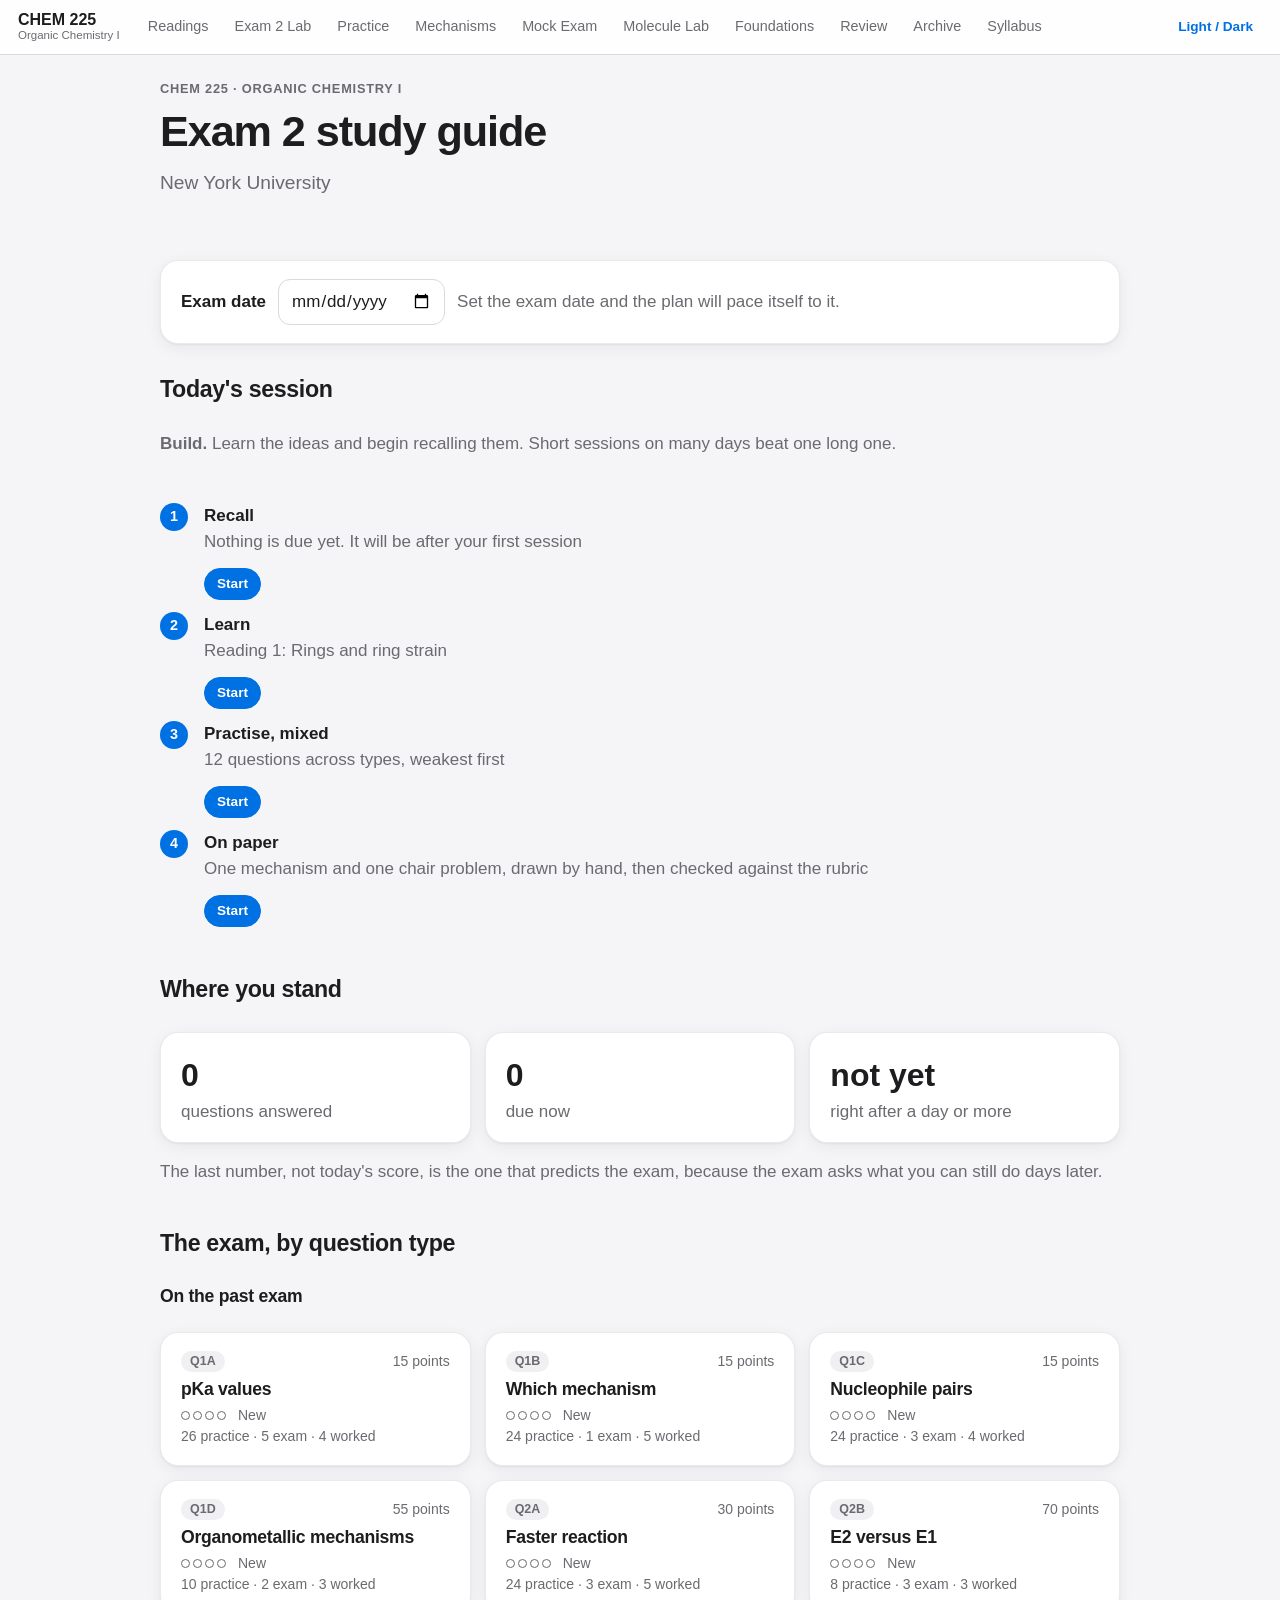
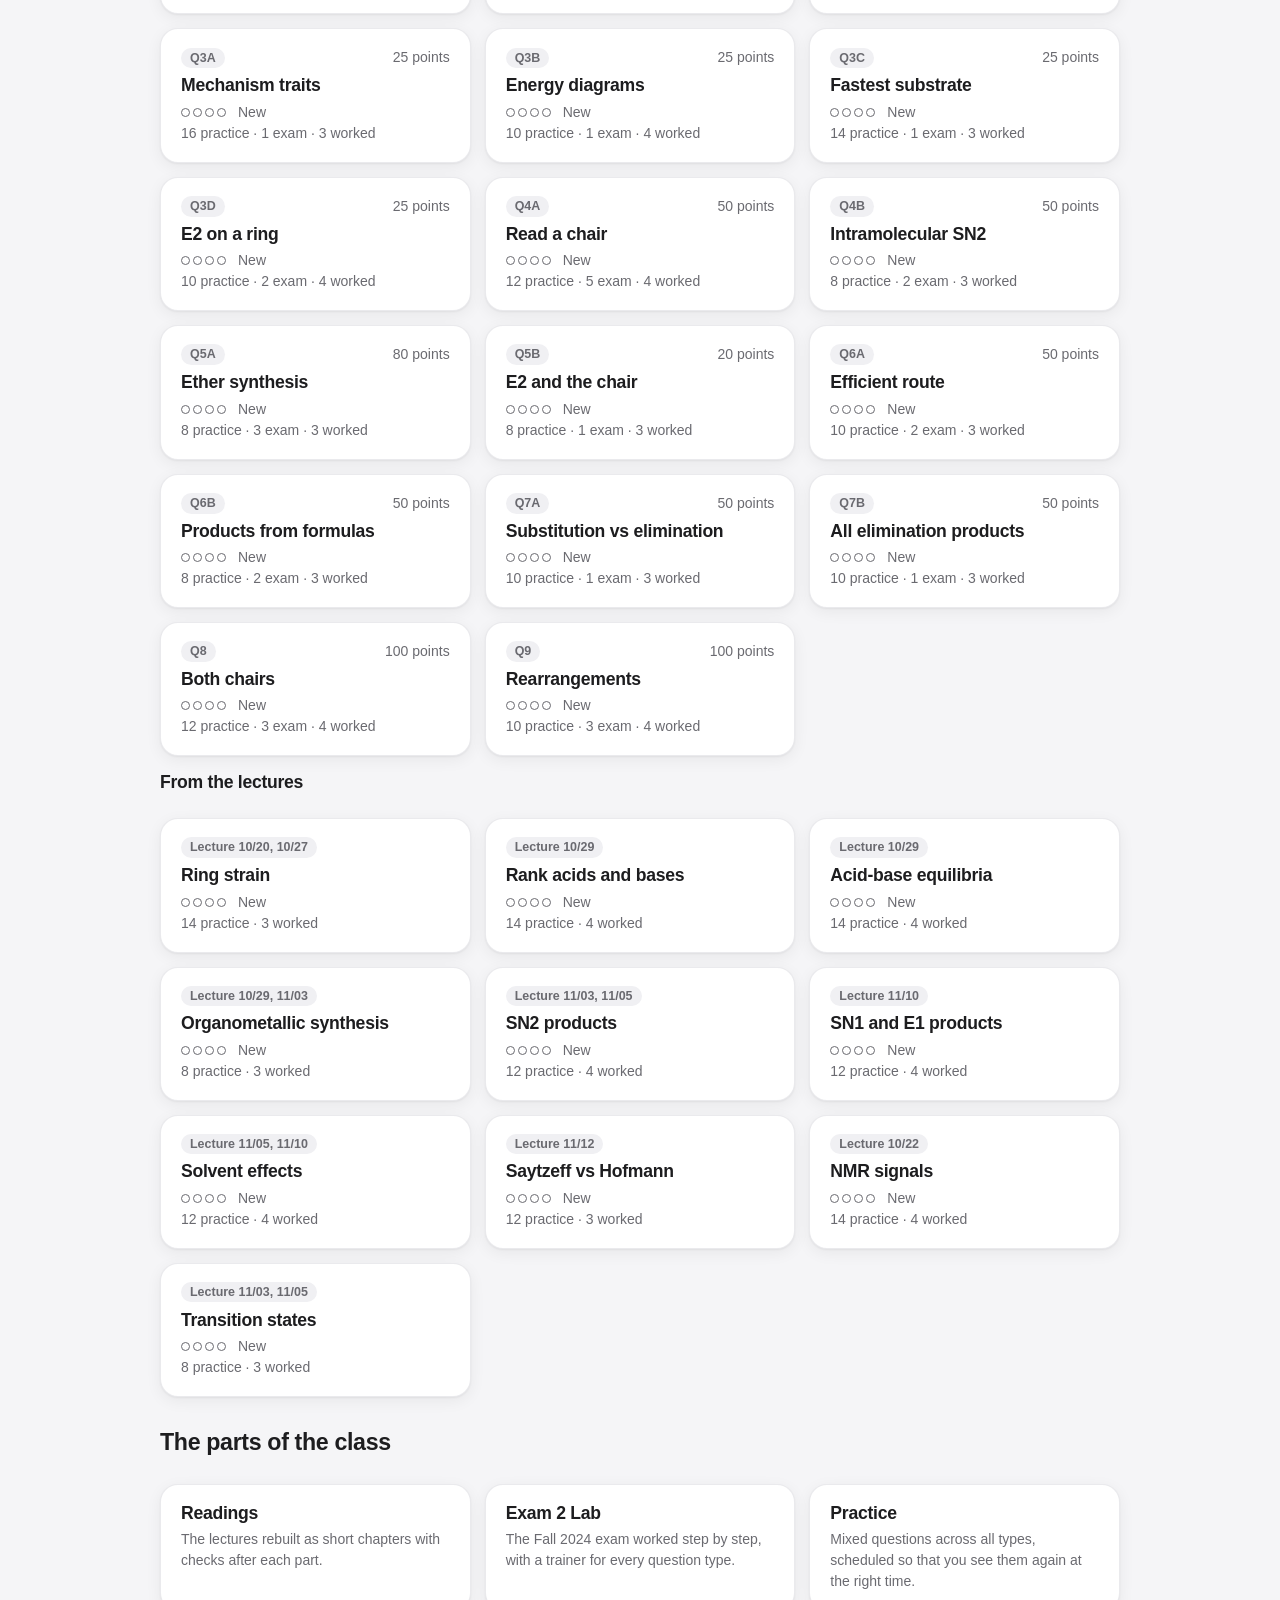
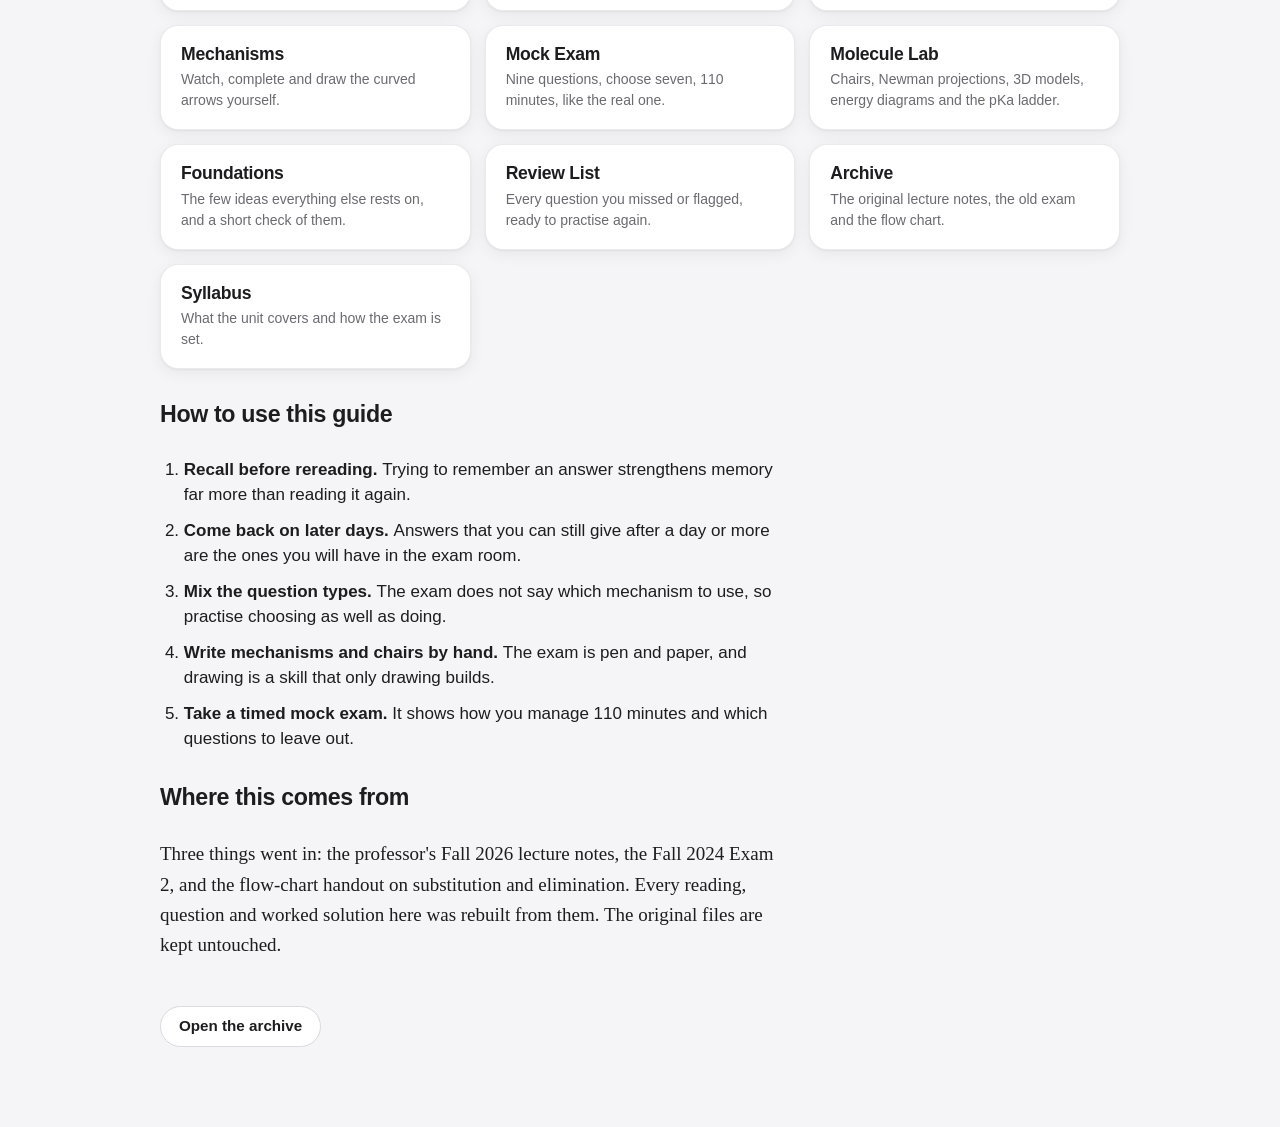
==== index.html @ 00babdfe "Eureka's class bar no longer appears unstyled while a page loads On a phone, moving between the part" ====
<!doctype html>
<html lang="en"><head>
<meta charset="utf-8">
<meta name="viewport" content="width=device-width,initial-scale=1,viewport-fit=cover">
<title>CHEM 225 · Organic Chemistry I</title>
<meta name="description" content="Exam 2 study guide: readings, the past exam worked, a trainer for every question type, mechanisms and mock exams.">
<meta name="theme-color" content="#f5f5f7">
<link rel="stylesheet" href="assets/orgo.css">
<link rel="stylesheet" href="assets/mol.css">
<link rel="stylesheet" href="assets/chair.css">
<link rel="stylesheet" href="assets/quiz.css">
<link rel="stylesheet" href="assets/pages.css">
<link rel="stylesheet" href="assets/study.css">
<link rel="stylesheet" href="assets/lab.css">
<link rel="stylesheet" href="../shared/maison.css"><!-- Eureka's look, when this folder sits inside it: linked here, not added later, so its class bar is never drawn unstyled. On its own the file is simply absent. -->
<script src="../shared/platform.js"></script><!-- Eureka itself. On its own the file is simply absent. -->
<script src="course.js"></script>
<script src="assets/core.js"></script>
<script src="data/index.js"></script>
<script src="assets/mol.js"></script>
<script src="assets/chair.js"></script>
<script src="assets/energy.js"></script>
<script src="assets/newman.js"></script>
<script src="assets/view3d.js"></script>
<script src="assets/quiz.js"></script>
<script src="assets/mech.js"></script>
</head><body data-page="home">
<main id="app" class="wrap" aria-live="off"></main>
<noscript><p style="padding:24px">This study guide needs JavaScript.</p></noscript>
<script src="page.js"></script>
</body></html>
---- assets/orgo.css ----
/* CHEM 225 · the standalone look, in Eureka's style: system font, white and light gray, one blue for anything pressable.
   Tokens first, then the UI kit named in docs/dev/ARCHITECTURE.md. Module and page styles live in their own files. */
:root {
  --bg: #f5f5f7; --surface: #ffffff; --surface-2: #f0f0f3; --ink: #1d1d1f; --muted: #6a6a70; --line: #d9d9de;
  --accent: #0071e3; --accent-ink: #ffffff;
  --good: #1a7f37; --good-bg: #e6f4ea; --bad: #c4261d; --bad-bg: #fdeceb; --warn: #8a5a00; --warn-bg: #fff4d6;
  --radius: 12px; --radius-lg: 18px; --shadow: 0 1px 2px rgba(0,0,0,.05), 0 4px 16px rgba(0,0,0,.06);
  --font: -apple-system, BlinkMacSystemFont, "SF Pro Text", "Segoe UI", Roboto, "Helvetica Neue", Arial, sans-serif;
  --font-serif: "Iowan Old Style", "Palatino Linotype", Palatino, "Book Antiqua", Georgia, serif;
  --mono: ui-monospace, "SF Mono", Menlo, Consolas, monospace;
  --arrow: #0a63c9; --ax: #0a63c9; --eq: #c25100; --hl: #fff0a8;
  color-scheme: light;
}
html[data-theme="dark"] {
  --bg: #000000; --surface: #1c1c1e; --surface-2: #2c2c2e; --ink: #f5f5f7; --muted: #a1a1a8; --line: #3a3a3c;
  --accent: #0a84ff; --accent-ink: #ffffff;
  --good: #5dd37a; --good-bg: #12301b; --bad: #ff8a80; --bad-bg: #3a1614; --warn: #ffcc66; --warn-bg: #3a2c0a;
  --shadow: 0 0 0 .5px rgba(255,255,255,.08);
  --arrow: #5eb0ff; --ax: #5eb0ff; --eq: #ffa04d; --hl: #5a4c00; color-scheme: dark;
  /* the names Eureka's own parts read (class bar, dictionary card, Word Bank): without them they stay light in Dark */
  --paper: #1c1c1e; --sunk: #2c2c2e; --fill: #2c2c2e; --faint: #8e8e93; --accent-soft: rgba(10,132,255,.18); --link: #2997ff;
}
html[data-night] {
  --bg: #0a0f1c; --surface: #131a2b; --surface-2: #1b2438; --line: #2a3550; --muted: #9aa6c0;
  --shadow: 0 0 0 .5px rgba(150,180,255,.12);
}
* { box-sizing: border-box }
[hidden] { display: none !important }
html { -webkit-text-size-adjust: 100%; scroll-padding-top: 64px }
body { margin: 0; background: var(--bg); color: var(--ink); font: 17px/1.5 var(--font); -webkit-font-smoothing: antialiased }
a { color: var(--accent) }
img, svg { max-width: 100% }
h1, h2, h3 { line-height: 1.2; letter-spacing: -.015em; margin: 0 0 .5em }
h2 { font-size: 1.45rem; margin-top: 2rem } h3 { font-size: 1.1rem }
p { margin: 0 0 .8em }
:is(a, button, summary, input, select, textarea, [tabindex]):focus-visible { outline: 3px solid var(--accent); outline-offset: 2px; border-radius: 6px }
sub, sup { line-height: 0 }

/* layout */
.wrap { max-width: 1000px; margin: 0 auto; padding: 24px max(20px, env(safe-area-inset-right)) 80px max(20px, env(safe-area-inset-left)) }
.wrap.narrow { max-width: 720px }
.page-title { font-size: clamp(1.9rem, 5vw, 2.7rem); font-weight: 700; letter-spacing: -.025em; margin: .2em 0 .25em }
.lead { font-size: 1.2rem; color: var(--muted); margin-bottom: 1em }
.eyebrow { font-size: .8rem; font-weight: 600; letter-spacing: .06em; text-transform: uppercase; color: var(--muted); margin: 0 0 .3em }
.muted { color: var(--muted) } .small { font-size: .875rem }
.prose { font: 19px/1.6 var(--font-serif); max-width: 66ch }
.prose p { margin: 0 0 1em } .prose h2, .prose h3 { font-family: var(--font) }
.stack { display: flex; flex-direction: column; gap: 16px }
.row { display: flex; flex-wrap: wrap; gap: 12px; align-items: center }
.grid { display: grid; grid-template-columns: repeat(auto-fit, minmax(240px, 1fr)); gap: 14px }
.split { display: grid; gap: 20px } @media (min-width: 900px) { .split { grid-template-columns: 1fr 1fr } }

/* surfaces */
.card { background: var(--surface); border-radius: var(--radius-lg); box-shadow: var(--shadow); padding: 18px 20px; border: 1px solid var(--line); border-color: color-mix(in srgb, var(--line) 55%, transparent) }
.card.tap { display: block; color: inherit; text-decoration: none; cursor: pointer; transition: transform .15s, box-shadow .15s }
.card.tap:hover { transform: translateY(-2px); box-shadow: 0 6px 24px rgba(0,0,0,.12) }
.card.tap:focus-visible { outline-offset: 3px }
.panel { background: var(--surface-2); border-radius: var(--radius); padding: 14px 16px }
.callout { position: relative; border-left: 4px solid var(--muted); background: var(--surface-2); border-radius: var(--radius); padding: 12px 16px 12px 16px; margin: 1em 0 }
.callout::before { content: "Note. "; font-weight: 700 }
.callout.info { border-color: var(--accent) } .callout.info::before { content: "Note. " }
.callout.good { border-color: var(--good); background: var(--good-bg) } .callout.good::before { content: "Right. " }
.callout.bad { border-color: var(--bad); background: var(--bad-bg) } .callout.bad::before { content: "Not quite. " }
.callout.warn { border-color: var(--warn); background: var(--warn-bg) } .callout.warn::before { content: "Careful. " }

/* buttons and small controls */
.btn, .icon-btn, .tab, .chip, .seg button { font: inherit; cursor: pointer; color: var(--ink) }
.btn { display: inline-flex; align-items: center; justify-content: center; gap: 6px; min-height: 40px; padding: 8px 18px; border-radius: 980px; border: 1px solid var(--line); background: var(--surface); text-decoration: none; font-weight: 600; font-size: .95rem; transition: background .15s }
.btn:hover { background: var(--surface-2) }
.btn.primary { background: var(--accent); border-color: var(--accent); color: var(--accent-ink) } .btn.primary:hover { filter: brightness(1.1); background: var(--accent) }
.btn.ghost { background: transparent; border-color: transparent; color: var(--accent) } .btn.ghost:hover { background: var(--surface-2) }
.btn.small { min-height: 32px; padding: 4px 12px; font-size: .85rem }
.btn[disabled] { opacity: .5; cursor: not-allowed }
.icon-btn { display: inline-grid; place-items: center; width: 40px; height: 40px; border-radius: 50%; border: 0; background: transparent; font-size: 1.1rem } .icon-btn:hover { background: var(--surface-2) }
.btn-row { display: flex; flex-wrap: wrap; gap: 10px; margin-top: 14px }
.chip { display: inline-flex; align-items: center; min-height: 32px; padding: 3px 12px; border-radius: 980px; border: 1px solid var(--line); background: var(--surface); font-size: .875rem }
.chip.on { background: var(--accent); border-color: var(--accent); color: var(--accent-ink) }
.badge { display: inline-block; padding: 1px 9px; border-radius: 980px; background: var(--surface-2); font-size: .78rem; font-weight: 600; color: var(--muted) }
.seg { display: inline-flex; border: 1px solid var(--line); border-radius: 980px; overflow: hidden }
.seg button { border: 0; background: var(--surface); padding: 8px 16px; min-height: 40px } .seg button + button { border-left: 1px solid var(--line) }
.seg button[aria-pressed="true"] { background: var(--accent); color: var(--accent-ink) }
input[type="date"], input[type="text"], input[type="search"], select, textarea { font: inherit; color: var(--ink); background: var(--surface); border: 1px solid var(--line); border-radius: var(--radius); padding: 8px 12px; min-height: 40px }

/* tabs */
.tabs { display: flex; gap: 4px; overflow-x: auto; border-bottom: 1px solid var(--line); margin-bottom: 16px }
.tab { border: 0; background: transparent; padding: 10px 14px; min-height: 44px; border-bottom: 3px solid transparent; white-space: nowrap; color: var(--muted); font-weight: 600 }
.tab[aria-selected="true"] { color: var(--ink); border-bottom-color: var(--accent) }
.tabpanel:focus-visible { outline-offset: 4px }

/* sheet, toasts */
.veil { position: fixed; inset: 0; z-index: 100; background: rgba(0,0,0,.45); display: grid; place-items: center; padding: 16px }
.sheet { background: var(--surface); border-radius: var(--radius-lg); width: min(560px, 100%); max-height: calc(100vh - 32px); display: flex; flex-direction: column; box-shadow: 0 20px 60px rgba(0,0,0,.35) }
.sheet.wide { width: min(900px, 100%) }
.sheet-head { display: flex; align-items: center; justify-content: space-between; gap: 10px; padding: 14px 16px 6px 20px } .sheet-head h2 { margin: 0; font-size: 1.15rem }
.sheet-body { padding: 8px 20px 16px; overflow: auto } .sheet-foot { display: flex; gap: 10px; justify-content: flex-end; padding: 12px 20px; border-top: 1px solid var(--line) }
.toasts { position: fixed; left: 50%; bottom: 20px; transform: translateX(-50%); z-index: 200; display: flex; flex-direction: column; gap: 8px; align-items: center }
.toast { background: var(--ink); color: var(--bg); border-radius: 980px; padding: 10px 18px; font-size: .95rem; box-shadow: var(--shadow); transition: opacity .3s } .toast.out { opacity: 0 }

/* progress */
.bar { height: 8px; background: var(--surface-2); border-radius: 99px; overflow: hidden } .bar > i { display: block; height: 100%; width: 0; background: var(--accent); border-radius: 99px; transition: width .3s }
.ring { transform: none } .ring-bg { fill: none; stroke: var(--surface-2); stroke-width: 4 } .ring-fg { fill: none; stroke: var(--accent); stroke-width: 4; stroke-linecap: round }
.dots { display: inline-flex; gap: 3px; vertical-align: middle } .dots i { width: 9px; height: 9px; border-radius: 50%; border: 1.5px solid var(--muted); display: block } .dots i.on { background: var(--accent); border-color: var(--accent) }

/* our own top bar (Eureka's class bar replaces it inside Eureka) */
.obar { position: sticky; top: 0; z-index: 50; display: flex; align-items: center; gap: 12px; padding: 6px max(14px, env(safe-area-inset-left)); background: color-mix(in srgb, var(--surface) 88%, transparent); -webkit-backdrop-filter: saturate(180%) blur(18px); backdrop-filter: saturate(180%) blur(18px); border-bottom: 1px solid var(--line) }
.obar-home { display: flex; flex-direction: column; text-decoration: none; color: var(--ink); line-height: 1.15; white-space: nowrap; padding: 2px 4px } .obar-home b { font-size: 1rem } .obar-home span { font-size: .72rem; color: var(--muted) }
.obar-links { display: flex; gap: 2px; flex: 1; overflow-x: auto; scrollbar-width: none } .obar-links::-webkit-scrollbar { display: none }
.obar-links a { white-space: nowrap; text-decoration: none; color: var(--muted); padding: 10px 12px; border-radius: 980px; font-size: .9rem; min-height: 40px; display: inline-flex; align-items: center }
.obar-links a:hover { color: var(--ink) } .obar-links a.on { background: var(--ink); color: var(--bg); font-weight: 600 }

/* figures and formulas */
.fig { display: block; text-align: center; margin: 1em auto; overflow-x: auto } .fig-inline { display: inline-block; vertical-align: middle }
.fig-missing { font-family: var(--mono); font-size: .85em; background: var(--surface-2); padding: 1px 6px; border-radius: 6px }
.chem { white-space: nowrap }

/* answer choices: Eureka's companions look for these names */
.opts { display: flex; flex-direction: column; gap: 10px; margin: 14px 0 }
.opt { display: flex; align-items: center; gap: 10px; width: 100%; text-align: left; font: inherit; color: var(--ink); background: var(--surface); border: 2px solid var(--line); border-radius: var(--radius); padding: 10px 14px; min-height: 48px; cursor: pointer }
.opt:hover { border-color: var(--accent) } .opt.picked { border-color: var(--accent); background: color-mix(in srgb, var(--accent) 10%, var(--surface)) }
.opt.right { border-color: var(--good); background: var(--good-bg) } .opt.right::after { content: "Right"; margin-left: auto; font-weight: 700; color: var(--good) }
.opt.wrong { border-color: var(--bad); background: var(--bad-bg) } .opt.wrong::after { content: "Not quite"; margin-left: auto; font-weight: 700; color: var(--bad) }
.explain { background: var(--surface-2); border-radius: var(--radius); padding: 12px 16px; margin-top: 12px }
.mark-ok, .mark-no { display: inline-flex; align-items: center; gap: 6px; font-weight: 700; padding: 2px 12px; border-radius: 980px }
.mark-ok { color: var(--good); background: var(--good-bg) } .mark-ok::before { content: "\2713 " }
.mark-no { color: var(--bad); background: var(--bad-bg) } .mark-no::before { content: "\2717 " }

/* solution steps, expanders, empty states */
.steps { list-style: none; counter-reset: st; margin: 1em 0; padding: 0; display: flex; flex-direction: column; gap: 12px }
.step { counter-increment: st; display: grid; grid-template-columns: 32px 1fr; gap: 12px; align-items: start }
.step::before { content: counter(st); display: grid; place-items: center; width: 28px; height: 28px; border-radius: 50%; background: var(--accent); color: var(--accent-ink); font-weight: 700; font-size: .9rem }
.step-n { font-weight: 700 }
details.more { background: var(--surface-2); border-radius: var(--radius); padding: 4px 16px; margin: 1em 0 }
details.more summary { cursor: pointer; font-weight: 600; min-height: 44px; display: flex; align-items: center; color: var(--accent) }
details.more[open] summary { margin-bottom: 6px }
.empty { text-align: center; padding: 36px 20px; color: var(--muted); background: var(--surface); border: 1px dashed var(--line); border-radius: var(--radius-lg) }
.empty p { margin-bottom: 14px }

/* touch, zoom, motion, print */
@media (pointer: coarse) { .btn, .opt, .tab, .chip, .seg button, .obar-links a, input, select { min-height: 44px } .btn.small { min-height: 44px } }
@media (max-width: 600px) { body { font-size: 16px } .wrap { padding-top: 16px } .prose { font-size: 18px } .card { padding: 16px } }
@media (prefers-reduced-motion: reduce) { *, *::before, *::after { animation: none !important; transition: none !important; scroll-behavior: auto !important } }
@media print {
  .obar, .btn, .icon-btn, .toasts, .veil, .tabs, .btn-row { display: none !important }
  html, body { background: #fff !important; color: #000 !important } body { font-size: 11pt }
  .card, .panel, .callout, details.more { box-shadow: none !important; border: 1px solid #999 !important; background: #fff !important; color: #000 !important; break-inside: avoid }
  a { color: #000 } details.more > * { display: block }
}
---- assets/mol.css ----
/* CHEM 225 · mol: structures, reaction schemes, curved arrows, the mechanism stage and the trainer.
   Only the tokens and UI-kit classes of orgo.css are used. Ink is currentColor, so drawings follow the theme. */

/* ---------- one structure */
.mol { display: block; max-width: 100%; height: auto; margin: 0 auto; overflow: visible }
.mol-inline { display: inline-block; vertical-align: middle; margin: 0 2px }
.mol text, .stage-svg text { font-family: Arial, Helvetica, sans-serif; user-select: none }

/* ---------- reaction schemes: species, plus signs and an arrow with text above and below */
.scheme { display: inline-flex; flex-wrap: wrap; align-items: center; justify-content: center; gap: 10px 14px; max-width: 100%; vertical-align: middle }
.scheme-inline { gap: 4px 6px }
.scheme-species { display: inline-flex; align-items: center }
.scheme-species .mol { margin: 0 }
.scheme-label { font-weight: 600 }
.scheme-plus { font-size: 1.15em; line-height: 1 }
.scheme-arrow { display: inline-grid; grid-template-rows: 1fr auto 1fr; justify-items: center; row-gap: 1px; font-family: var(--font); font-size: 0.8rem; line-height: 1.25; white-space: nowrap }
.scheme-arrow .scheme-text:first-child { align-self: end }
.scheme-arrow .scheme-text:last-child { align-self: start }
.scheme-arrow .scheme-text { min-height: 1.25em }
.scheme-inline .scheme-arrow { font-size: 0.72rem }
.scheme-inline .scheme-text { min-height: 0 }
.scheme-line { display: block }

/* ---------- the stage: one step of a mechanism */
.stage { margin: 0 }
.stage-scroll { overflow-x: auto; padding: 2px 0 }
.stage-svg { display: block; margin: 0 auto; color: var(--ink) }
/* a stage that takes presses keeps its drawn size and scrolls sideways: shrunk to a phone's width its 28 px targets fall to 14 */
.stage-input .stage-svg { max-width: none }
.stage-status { margin: 6px 0 0; text-align: center; color: var(--muted); min-height: 1.5em }

/* curved arrows: the accent hue, and always a shape cue as well (dots at the start, a head at the end) */
.mol-arrow .shaft { stroke: var(--arrow, currentColor) }
.mol-arrow .head, .mol-arrow .lp-dot { fill: var(--arrow, currentColor) }
.mol-arrow.bad .shaft { stroke: var(--bad, currentColor); stroke-dasharray: 3 2.2; stroke-width: 1.6 }
.mol-arrow.bad .head { fill: var(--bad, currentColor) }
.mol-num circle { fill: var(--surface, #fff); stroke: var(--arrow, currentColor); stroke-width: 0.6 }
.mol-num text { fill: var(--ink); font-weight: 700 }
.mol-arrow.bad .mol-num circle { stroke: var(--bad, currentColor); stroke-dasharray: 1.4 1 }
.mol-ring { stroke: var(--bad, currentColor) }

.mol-arrow.play .shaft { stroke-dasharray: 1; stroke-dashoffset: 1; animation: mol-draw 0.55s ease-out forwards; animation-delay: calc(var(--i, 0) * 0.85s + 0.35s) }
.mol-arrow.play .head { opacity: 0; animation: mol-show 0.12s linear forwards; animation-delay: calc(var(--i, 0) * 0.85s + 0.85s) }
@keyframes mol-draw { to { stroke-dashoffset: 0 } }
@keyframes mol-show { to { opacity: 1 } }
@media (prefers-reduced-motion: reduce) {
  .mol-arrow.play .shaft { animation: none; stroke-dashoffset: 0 }
  .mol-arrow.play .head { animation: none; opacity: 1 }
}
.px-calm .mol-arrow.play .shaft { animation: none; stroke-dashoffset: 0 }
.px-calm .mol-arrow.play .head { animation: none; opacity: 1 }

/* pick targets: every atom and every bond, 28 px across */
.pick { fill: transparent; stroke: transparent; stroke-width: 1.1; cursor: pointer; outline: none }
.pick:hover { fill: var(--hl, transparent); fill-opacity: 0.45; stroke: var(--line) }
.pick:focus-visible { stroke: var(--accent); stroke-width: 1.4 }
.pick.on { fill: var(--hl, transparent); fill-opacity: 0.6; stroke: var(--accent); stroke-width: 1.4; stroke-dasharray: 2.6 1.6 }

/* ---------- the trainer */
.mech { display: grid; gap: 14px; min-width: 0 }
.mech [hidden] { display: none !important }
.mech-title { margin: 0 }
.mech-from { margin: -8px 0 0 }
.mech-overall { text-align: center }
.mech-strip { list-style: none; margin: 0; padding: 0; display: flex; flex-wrap: wrap; gap: 8px }
.mech-strip .chip[disabled] { opacity: 0.6; cursor: default }
.mech-strip .chip.on { font-weight: 700 }
.mech-tick { font-weight: 700 }
.mech-body { display: grid; gap: 12px; min-width: 0 }
.mech-body > * { margin-top: 0; margin-bottom: 0; min-width: 0 }
.mech-step-title { margin: 0 }
.mech-step-title:focus { outline: none }
.mech-step-title:focus-visible { outline: 2px solid var(--accent); outline-offset: 4px; border-radius: 4px }
.mech-stage { overflow: hidden }
.mech-say { font-size: 1.05rem }
.mech-feedback:empty, .mech-hints:empty { display: none }
.mech-feedback p { margin: 0 0 6px }
.mech-notes { margin: 0; padding-left: 1.2em; display: grid; gap: 6px }
.mech-hints { display: grid; gap: 8px }
.mech-hints p { margin: 0 }
.mech-tickline { display: flex; gap: 8px; align-items: flex-start; cursor: pointer }
.mech-tickline input { width: 20px; height: 20px; margin: 2px 0 0; accent-color: var(--accent); flex: none }

/* the compact view used in solutions */
.mech-card { display: grid; gap: 10px; text-align: left; border: 1px solid var(--line); border-radius: var(--radius); padding: 14px; background: var(--surface) }
.mech-card > * { margin: 0 }
.mech-card-title { font-weight: 700 }
.mech-card-steps { margin: 0; padding-left: 1.3em; display: grid; gap: 12px }
.mech-card-steps p { margin: 4px 0 0 }

/* the catalogue */
.mech-group { margin: 22px 0 8px }
.mech-list { list-style: none; margin: 0; padding: 0; display: grid; gap: 8px }
.mech-row { display: flex; flex-wrap: wrap; align-items: center; gap: 6px 12px; text-decoration: none; color: var(--ink) }
.mech-row-title { font-weight: 600; flex: 1 1 14em }
.mech-nav { margin-bottom: 12px }
.mech-host { min-width: 0 }
---- assets/chair.css ----
/* CHEM 225 · chairs, flat rings, Newman projections and energy diagrams (chair.js, newman.js, energy.js) */

/* ---- the drawings: ink follows the page, axial and equatorial bonds take --ax and --eq (plus the letters a and e) */
.chair-svg, .ring-svg, .newman-svg, .energy-svg { max-width: 100%; height: auto; color: var(--ink, #1d1d1f); font-family: var(--font, system-ui, -apple-system, "Segoe UI", sans-serif); overflow: visible; vertical-align: middle; }
.chair-svg.inline, .ring-svg.inline, .newman-svg.inline { height: 4.2em; width: auto; }
.energy-svg.inline { height: 6em; width: auto; }
.chair-svg text, .ring-svg text, .newman-svg text, .energy-svg text { user-select: none; }

/* ---- the chair lab */
.chair-lab-main { display: grid; gap: 16px; grid-template-columns: minmax(220px, 290px) minmax(0, 1fr); align-items: start; }
.chair-picker { text-align: center; }
.chair-pick svg { width: 100%; max-width: 280px; height: auto; }
.chair-pair { display: grid; grid-template-columns: repeat(2, minmax(0, 1fr)); gap: 12px; }
.chair-fig { margin: 0; padding: 10px 12px; border: 1px solid var(--line, #d2d2d7); border-radius: var(--radius, 12px); background: var(--surface, #fff); }
.chair-stage { text-align: center; }
.chair-stage svg { width: 100%; max-width: 380px; height: auto; }
.chair-fig figcaption { font-size: 0.9rem; line-height: 1.45; margin-top: 6px; }
.chair-fig figcaption .badge { margin-left: 6px; }
.chair-palette { gap: 6px; }
.chair-palette .chip, .chair-row .chip { cursor: pointer; }
.chair-palette .chip[aria-pressed="true"], .chair-row .chip[aria-pressed="true"] { outline: 2px solid var(--accent, #0071e3); outline-offset: 1px; font-weight: 600; }
.chair-lab .btn[aria-pressed="true"] { outline: 2px solid var(--accent, #0071e3); outline-offset: 1px; font-weight: 600; }
/* a pressed toggle carries a tick as well as its colour */
.chair-lab .btn[aria-pressed="true"]::before, .chair-ask .seg button[aria-pressed="true"]::before, .chair-row .chip[aria-pressed="true"]::before { content: "\2713\00a0"; }

/* the pressable positions on the flat ring */
.rp { cursor: pointer; outline: none; }
.rp:hover .rp-hit { stroke: var(--line, #b8b8bd); stroke-width: 1.5; }
.rp:focus-visible .rp-hit { stroke: var(--accent, #0071e3); stroke-width: 2.5; }
.rp.on .rp-hit { fill: var(--hl, #ffd60a); fill-opacity: 0.22; }

/* ---- chair questions */
.chair-given, .chair-template { text-align: center; }
.chair-given svg { max-width: min(100%, 360px); }
.chair-template svg { max-width: min(100%, 320px); }
.chair-q { font-weight: 600; margin: 0; }
.chair-row { display: flex; flex-wrap: wrap; align-items: center; gap: 8px 12px; }
.chair-row > span:first-child { min-width: 14em; }
.chair-opts-fig { display: grid; grid-template-columns: repeat(auto-fit, minmax(150px, 1fr)); gap: 10px; }
.chair-opts-fig .opt { display: flex; flex-direction: column; align-items: center; gap: 6px; text-align: center; }
.chair-tag { font-style: italic; }
.chair-task .explain .chair-pair, .chair-task .explain .chair-template { margin-top: 10px; }

/* ---- Newman lab */
.newman-main { display: grid; grid-template-columns: minmax(150px, 220px) minmax(0, 1fr); gap: 16px; align-items: center; }
.newman-fig { text-align: center; }
.newman-fig svg { width: 100%; max-width: 200px; height: auto; }
.newman-plot svg { width: 100%; max-width: 460px; height: auto; }
.newman-range { width: 100%; max-width: 460px; }
.newman-say { min-height: 2.6em; margin: 0; }

/* ---- energy lab */
.energy-main { display: grid; grid-template-columns: minmax(0, 1.3fr) minmax(200px, 1fr); gap: 16px; align-items: start; }
.energy-fig svg { width: 100%; max-width: 520px; height: auto; }
.energy-set { border: 1px solid var(--line, #d2d2d7); border-radius: var(--radius, 12px); padding: 8px 12px; margin: 0; }
.energy-set legend { font-weight: 600; padding: 0 4px; }
.energy-row { display: grid; grid-template-columns: minmax(7em, auto) minmax(0, 1fr); gap: 8px; align-items: center; }
.energy-row input { width: 100%; }
.energy-out p { margin: 0; }

@media (max-width: 760px) {
  .chair-lab-main, .newman-main, .energy-main { grid-template-columns: minmax(0, 1fr); }
}
@media (max-width: 520px) {
  .chair-pair { grid-template-columns: minmax(0, 1fr); }
  .chair-row > span:first-child { min-width: 0; }
}
---- assets/quiz.css ----
/* CHEM 225 · questions, practice sessions, mock exams. Tokens and UI-kit classes only (see docs/dev/ARCHITECTURE.md). */

/* ---- one question */
.q { display: flex; flex-direction: column; gap: 14px; }
.q-head { display: flex; flex-wrap: wrap; align-items: center; gap: 6px 12px; }
.q-head .q-src { flex: 1 1 auto; }
.q-head .q-flag { margin-left: auto; }
.q-flag[aria-pressed="true"] { color: var(--warn); border-color: var(--warn); }
.q-stem { font-size: 1.08rem; line-height: 1.5; }
.q-body, .q-after { display: flex; flex-direction: column; gap: 12px; }
.q-body:empty, .q-after:empty, .q-msg:empty, .rank-say:empty { display: none; }
.q-msg { color: var(--warn); margin: 0; }
.q-keys { margin: 0; }
.q-verdict { margin: 0; font-size: 1.05rem; font-weight: 600; }
.q-verdict:focus { outline: none; }
.q-answer { margin: 0; }
.q-solution { display: flex; flex-direction: column; gap: 10px; border-top: 1px solid var(--line); padding-top: 12px; }
.q-solution h3, .q-model h3, .q-model h4, .q-rubric h3 { margin: 0 0 4px; font-size: 1rem; }
.step-b { min-width: 0; }
.step-asked { margin: 0 0 4px; }

/* ---- choices */
.q .opts.pair, .mock-ans .opts.pair { display: grid; grid-template-columns: 1fr 1fr; gap: 12px; align-items: stretch; }
@media (max-width: 420px) { .q .opts.pair, .mock-ans .opts.pair { grid-template-columns: 1fr; } }
.opt { flex-wrap: wrap; }
.q .opt.right::after, .q .opt.wrong::after, .mock-ans .opt.right::after, .mock-ans .opt.wrong::after { content: none; }   /* our own mark carries the tick and the word */
.opt[disabled] { opacity: 1; color: var(--ink); cursor: default; }
.opt .opt-k { flex: none; min-width: 1.2em; font-family: var(--mono); font-size: .85em; color: var(--muted); }
.opt .opt-h { flex: 1 1 0; min-width: 0; }
.opts.pair .opt { flex-direction: column; flex-wrap: nowrap; align-items: center; text-align: center; gap: 6px; }
.opts.pair .opt .opt-h { flex: 1 1 auto; }
.opts.pair .opt .opt-k { align-self: flex-start; }
.opts.multi .opt { cursor: pointer; }
.opts.multi .opt input { flex: none; width: 1.15em; height: 1.15em; min-height: 0; margin: 0; accent-color: var(--accent); }
.opt .opt-mark { flex: none; }
.opt .explain { flex: 1 0 100%; align-self: stretch; margin-top: 2px; font-weight: 400; text-align: left; }

/* ---- number */
.num { display: flex; flex-direction: column; gap: 6px; align-items: flex-start; }
.num label { font-weight: 600; }
.num-row { display: inline-flex; align-items: center; gap: 8px; }
.num-in { font: inherit; font-size: 1.15rem; width: 8em; padding: 10px 12px; color: var(--ink); background: var(--surface); border: 1.5px solid var(--line); border-radius: var(--radius); }
.num-in:focus-visible { outline: 2px solid var(--accent); outline-offset: 2px; }
.num-in[readonly] { background: var(--surface-2); }

/* ---- ranking */
.rank-box { display: flex; flex-direction: column; gap: 8px; }
.rank-box p { margin: 0; }
.rank { list-style: none; margin: 0; padding: 0; display: flex; flex-direction: column; gap: 8px; }
.rank-row { display: flex; flex-wrap: wrap; align-items: center; gap: 10px; padding: 8px 10px; background: var(--surface); border: 1.5px solid var(--line); border-radius: var(--radius); }
.rank-row.held { border-color: var(--accent); border-style: dashed; }
.rank-row.right { border-color: var(--good); background: var(--good-bg); }
.rank-row.wrong { border-color: var(--bad); background: var(--bad-bg); }
.rank-n { flex: none; width: 1.9em; height: 1.9em; display: grid; place-items: center; border-radius: 50%; background: var(--surface-2); font-weight: 600; font-size: .9rem; }
.rank-item { flex: 1 1 160px; min-width: 0; font: inherit; color: var(--ink); text-align: left; background: none; border: 0; padding: 6px; border-radius: 8px; cursor: pointer; }
.rank-item[disabled] { cursor: default; color: var(--ink); }
.rank-item:focus-visible { outline: 2px solid var(--accent); outline-offset: 2px; }
.rank-item[aria-pressed="true"]::after { content: " (picked up)"; color: var(--accent); font-size: .85em; }
.rank-ctl { display: inline-flex; gap: 6px; }
.rank-mark { flex: 1 0 100%; font-weight: 600; }

/* ---- sorting into bins */
.cls { display: flex; flex-direction: column; gap: 10px; }
.cls-row { display: flex; flex-wrap: wrap; align-items: center; justify-content: space-between; gap: 10px 16px; padding: 10px 12px; background: var(--surface); border: 1.5px solid var(--line); border-radius: var(--radius); }
.cls-row.right { border-color: var(--good); }
.cls-row.wrong { border-color: var(--bad); }
.cls-h { flex: 1 1 260px; min-width: 0; }
.cls-row .explain { flex: 1 0 100%; }
.seg button[data-c="true"] { text-decoration: underline; text-underline-offset: 3px; font-weight: 700; }

/* ---- written work and rubrics */
.q-compare { align-items: start; gap: 16px; }
.q-model { min-width: 0; }
.rubric-box { display: flex; flex-direction: column; gap: 8px; }
.rubric { list-style: none; margin: 0; padding: 0; display: flex; flex-direction: column; gap: 8px; }
.rubric-line { display: flex; flex-wrap: wrap; align-items: center; gap: 8px 10px; padding: 10px 0; border-bottom: 1px solid var(--line); }
.rubric-line .rubric-h { flex: 1 1 220px; min-width: 0; }
.rubric-total { margin: 0; font-weight: 600; }
.q-conf { margin: 0; }

/* ---- worked examples */
.q-ask { display: flex; flex-direction: column; gap: 8px; }
.q-ask p { margin: 0; }
.q-key { list-style: none; margin: 0; padding: 0; display: flex; flex-direction: column; gap: 10px; }
.q-key.pair { display: grid; grid-template-columns: 1fr 1fr; }
.q-key li { padding: 10px 12px; border: 1.5px solid var(--line); border-radius: var(--radius); background: var(--surface); }
.q-key li.right { border-color: var(--good); }
ol.rank-key { list-style: decimal; padding-left: 1.6em; }
ol.rank-key li { border: 0; padding: 2px 0; background: none; }

/* ---- a session */
.sess { display: flex; flex-direction: column; gap: 16px; }
.sess-head { display: flex; flex-wrap: wrap; align-items: baseline; justify-content: space-between; gap: 4px 16px; }
.sess-title { margin: 0; font-size: 1.15rem; }
.sess-count { color: var(--muted); font-variant-numeric: tabular-nums; }
.sess-head .bar { flex: 1 0 100%; }
.sess-stage:focus { outline: none; }
.sess-stage > p { margin: 0 0 10px; }
.sess-foot .btn-row { align-items: center; }
.sess-summary { display: flex; flex-direction: column; gap: 10px; }
.sess-summary:focus { outline: none; }
.sess-summary h2, .sess-summary h3, .sess-summary p { margin: 0; }
.sess-missed { margin: 0; padding-left: 1.2em; display: flex; flex-direction: column; gap: 4px; }

/* ---- the Practice page */
.drill-card { display: flex; flex-direction: column; gap: 10px; }
.drill-card h2, .drill-card p { margin: 0; }
.drill-count b { font-size: 1.8rem; margin-right: 4px; }
.type-list { list-style: none; margin: 0; padding: 0; display: flex; flex-direction: column; }
.type-row { display: flex; flex-wrap: wrap; align-items: center; gap: 4px 10px; padding: 10px 2px; border-top: 1px solid var(--line); color: var(--ink); text-decoration: none; }
.type-row:hover .type-name, .type-row:focus-visible .type-name { color: var(--accent); text-decoration: underline; }
.type-name { flex: 1 1 160px; font-weight: 600; }

/* ---- mock exams */
.mock-card, .mock-rules, .mock-past { display: flex; flex-direction: column; gap: 8px; }
.mock-card h2, .mock-card p, .mock-rules h2, .mock-past h2 { margin: 0; }
.mock-rules, .mock-past { margin-top: 20px; }
.mock-rules ul, .mock-hist, .mock-byq, .mock-weak { margin: 0; padding-left: 1.2em; display: flex; flex-direction: column; gap: 4px; }
.mock-bar { display: flex; flex-direction: column; gap: 10px; margin-bottom: 14px; }
.mock-room .mock-bar { position: sticky; top: 8px; z-index: 5; }
.mock-bar-main { display: flex; flex-wrap: wrap; align-items: baseline; justify-content: space-between; gap: 6px 16px; }
.mock-title { margin: 0; font-size: 1.2rem; }
.mock-bar h2 { margin: 6px 0 0; font-size: 1rem; }
.mock-bar p { margin: 0; }
.mock-time { font-family: var(--mono); font-size: 1.5rem; font-weight: 600; font-variant-numeric: tabular-nums; }
.mock-score b { font-size: 1.6rem; }
.mock-sum { font-weight: 600; }
.mock-q { display: flex; flex-direction: column; gap: 12px; margin-bottom: 16px; }
.mock-q-head { display: flex; flex-wrap: wrap; align-items: center; gap: 8px 12px; }
.mock-q-head h2 { margin: 0; font-size: 1.2rem; }
.mock-q-head .mock-cross { margin-left: auto; }
.mock-q.crossed .mock-q-body { opacity: .5; }
.mock-q.crossed .mock-q-head h2 { text-decoration: line-through; }
.mock-gone { margin: 0; }
.mock-gone[hidden] { display: none; }
.mock-q-body { display: flex; flex-direction: column; gap: 16px; }
.mock-part { display: flex; flex-direction: column; gap: 10px; border-top: 1px solid var(--line); padding-top: 12px; }
.mock-part h3 { margin: 0; font-size: 1.05rem; display: flex; align-items: center; gap: 10px; }
.mock-item { display: flex; flex-direction: column; gap: 10px; }
.mock-item p { margin: 0; }
.mock-mark { display: flex; flex-direction: column; gap: 10px; padding: 12px; background: var(--surface-2); border-radius: var(--radius); }
.mock-end { margin: 8px 0 32px; }
.print-only { display: none; }

/* ---- printing a mock exam: stems and choices, no controls */
@media print {
  .obar, .toasts, .veil, .btn, .btn-row, .icon-btn, .rank-ctl, .rank-say, .mock-note, .mock-how, .mock-clock, .mock-bar, .mock-gone, .q-flag, .q-keys, noscript { display: none !important; }
  .print-only { display: block; margin-bottom: 12pt; }
  .print-only h1 { font-size: 16pt; margin: 0 0 4pt; }
  body, .card, .panel, .mock-q, .opt, .rank-row, .cls-row { background: none !important; color: #000 !important; box-shadow: none !important; }
  .wrap { max-width: none; padding: 0; }
  .mock-q { border: 0; padding: 0; margin: 0 0 18pt; break-before: auto; }
  .mock-q.crossed .mock-q-body { opacity: 1; }
  .mock-q.crossed .mock-q-head h2 { text-decoration: none; }
  .mock-q-head { border-bottom: 1.5pt solid #000; padding-bottom: 3pt; }
  .mock-part, .mock-item, .opt, .rank-row, .cls-row { break-inside: avoid; }
  .mock-item::after { content: ""; display: block; height: 60pt; }
  .mock-item[data-kind="written"]::after, .mock-item[data-kind="mech"]::after, .mock-item[data-kind="chair"]::after { height: 220pt; }
  .opt, .rank-row, .cls-row { border: 0.75pt solid #000 !important; }
  .num-in { border: 0; border-bottom: 0.75pt solid #000; border-radius: 0; }
}
---- assets/pages.css ----
/* CHEM 225 · pages. Home, archive, syllabus, foundations and review use the tokens and classes of orgo.css only.
   Other pages append their own sections below, each under its own banner. */

/* home and the quiet pages */
.home .how { margin: 0; padding-left: 1.4em; display: flex; flex-direction: column; gap: 10px; max-width: 66ch }
.home .card.tap h3 { margin-bottom: .25em }
.archive-file { display: flex; flex-wrap: wrap; align-items: center; justify-content: space-between; gap: 8px 16px }
.archive-file h3 { margin: 0 0 .1em }
.archive-file .btn-row { margin: 0 }
.card.tap.row { flex-wrap: wrap; align-items: center; display: flex }
section.stack > h2 { margin-top: 1rem }
@media (max-width: 600px) { .archive-file .btn { flex: 1 1 auto } }
---- assets/study.css ----
/* CHEM 225 · study: the Readings page and the Exam 2 Lab. Tokens and UI-kit classes only. */

/* ---------- chapter list ---------- */
.ch-list { list-style: none; margin: 20px 0 0; padding: 0; display: flex; flex-direction: column; gap: 12px }
.ch-card { display: flex; align-items: center; gap: 16px; text-decoration: none; color: var(--ink) }
.ch-n { flex: none; width: 44px; height: 44px; border-radius: 50%; display: grid; place-items: center; background: var(--surface-2); font-weight: 700; font-size: 1.1rem }
.ch-main { flex: 1; min-width: 0; display: flex; flex-direction: column; gap: 6px }
.ch-title { font-weight: 650; font-size: 1.08rem }
.ch-go { flex: none }

/* ---------- reader ---------- */
.reader-wrap { display: block }
.reader { min-width: 0 }
.reader .prose { margin: 0 auto }
.reader[data-size="s"] .prose { font-size: 17px }
.reader[data-size="m"] .prose { font-size: 19px }
.reader[data-size="l"] .prose { font-size: 22px }
.reader .prose .page-title { margin-bottom: .2em }
.reader-tools { align-items: center; gap: 10px; margin: 12px 0; font-family: var(--font) }
.reader-tools .seg button { padding: 6px 14px; line-height: 1 }
.seg .size-s { font-size: 13px } .seg .size-m { font-size: 17px } .seg .size-l { font-size: 21px }
.orig-row { margin: 12px 0; font-family: var(--font); font-size: 16px }
.reader .prose .btn { font-family: var(--font) }
.goals { margin: 20px 0; font-family: var(--font); font-size: .92em }
.goals h2 { font-size: 1em; margin: 0 0 6px } .goals ul { margin: 0; padding-left: 1.2em }
.rsec { margin-top: 2.2em; scroll-margin-top: 72px; outline: none }
.rsec > h2 { font-size: 1.3em; line-height: 1.25; margin: 0 0 .6em }
.rsec:focus-visible > h2 { text-decoration: underline; text-decoration-color: var(--accent) }
.rsec-body .fig { display: block; text-align: center; margin: 1em 0 }
/* a table wider than the screen scrolls in its own box, so the page itself never pans sideways */
.rsec-body table { display: block; max-width: 100%; overflow-x: auto }
.rsec-end { height: 1px }
.read-line { align-items: center; gap: 10px; margin-top: 1em; font-family: var(--font); font-size: 15px }
.read-badge { font-weight: 650 }
.summary { padding-left: 1.2em } .summary li { margin-bottom: .5em }
.reader-next { margin-top: 2.4em; font-family: var(--font); font-size: 16px }

/* expanders: closer look (zoom in) and bigger picture (zoom out), told apart by their words and a mark */
details.more.micro, details.more.macro { border-left: 4px solid var(--line) }
details.more.micro { border-left-color: var(--accent) }
details.more.micro > summary::before { content: "＋"; margin-right: 8px; font-weight: 700 }
details.more.macro > summary::before { content: "↗"; margin-right: 8px; font-weight: 700 }
details.more > summary { font-family: var(--font); font-size: 16px }
.more-body { padding-bottom: 8px }
.more-body > p:last-child { margin-bottom: 0 }

/* the why card */
.why { margin: 1.4em 0; font-family: var(--font); font-size: 16px; border-left: 4px solid var(--accent) }
.why .eyebrow { margin: 0 0 4px }
.why-q { font-weight: 650; font-size: 1.08em; margin: 0 0 12px }
.why-a { margin-top: 4px; padding: 12px 14px; background: var(--surface-2); border-radius: var(--radius); outline: none }
.why-a .btn-row { margin-top: 12px }
.why .btn[aria-pressed="true"] { border-color: var(--accent); box-shadow: inset 0 0 0 2px var(--accent); font-weight: 700 }
.why .btn[aria-pressed="true"]::before { content: "● "; }
.why-status { margin: 10px 0 0; color: var(--muted) } .why-status:empty { display: none }

/* checks and homework */
.checks { margin: 1.4em 0; font-family: var(--font); font-size: 16px }
.checks h3 { margin: 0; font-size: 1.05em }
.hw { font-family: var(--font); font-size: 16px; margin-bottom: 14px }
.hw-q { font-weight: 600; margin-bottom: 8px }
.hw-sol { margin-top: 14px; outline: none }

/* sticky mini table of contents, wide screens only */
.toc { display: none; font-size: 14px }
.toc ol { list-style: none; margin: 6px 0 14px; padding: 0; display: flex; flex-direction: column; gap: 2px }
.toc ol a { display: grid; grid-template-columns: 16px 1fr; gap: 4px; padding: 6px 8px; border-radius: 8px; color: var(--ink); text-decoration: none; line-height: 1.3 }
.toc ol a:hover { background: var(--surface-2) }
.toc .toc-tick { color: var(--good); font-weight: 700 }
.toc .eyebrow { margin: 16px 0 0 }
.toc .bar { margin-bottom: 6px }
@media (min-width: 1000px) {
  .reader-wrap { display: grid; grid-template-columns: 210px minmax(0, 1fr); gap: 36px; align-items: start; max-width: 1040px }
  .toc { display: block; position: sticky; top: 72px; max-height: calc(100vh - 96px); overflow: auto }
  .reader .prose { margin: 0 }
}

/* ---------- the original page viewer ---------- */
.sheet-body .orig-view { display: flex; flex-direction: column; gap: 16px; align-items: center }
.orig-view figure { margin: 0; width: 100% }
.orig-view figcaption { text-align: center; margin-top: 4px }
.orig-page { display: block; width: 100%; height: auto; background: #fff; border: 1px solid var(--line); border-radius: var(--radius) }

/* ---------- Exam 2 Lab ---------- */
.lab-part { margin-top: 28px }
.lab-part h2 { margin: 0 } .lab-part h3 { margin: 12px 0 0; font-size: 1rem; color: var(--muted) }
.exam-rules { margin: 0; padding-left: 1.2em }
.type-card, .q-card { display: flex; flex-direction: column; gap: 8px; text-decoration: none; color: var(--ink) }
.type-top { align-items: center; justify-content: space-between; gap: 8px }
.type-title { font-weight: 650; line-height: 1.3 }
.type-card .row.small { align-items: center; gap: 8px }
.back { display: inline-block; margin-bottom: 10px }
.mastery-line { align-items: center; gap: 10px; margin: 8px 0 18px }
.q-part { margin-top: 18px }
.q-part-head { align-items: center; justify-content: space-between } .q-part-head h2 { margin: 0; font-size: 1.2rem }
.q-item + .q-item { border-top: 1px solid var(--line); padding-top: 16px }
.type-tabs { margin-top: 8px }
.know { list-style: none; margin: 0; padding: 0; display: flex; flex-direction: column; gap: 10px }
.know li { background: var(--surface); border: 1px solid var(--line); border-radius: var(--radius); padding: 12px 16px; line-height: 1.5 }
.know li .small { margin-top: 4px }
.tabpanel > h2 { font-size: 1.1rem; margin: 0 0 8px }
.tabpanel .callout ul { margin: 6px 0 0; padding-left: 1.2em }
.endless-wrap { margin-top: 24px } .endless-wrap h2 { margin: 0; font-size: 1.05rem }
@media print { .toc, .reader-tools, .orig-row, .read-line { display: none } }
---- assets/lab.css ----
/* CHEM 225 · lab: the 3D viewer and the Molecule Lab tools. Tokens and UI-kit classes only. */
.v3d { display: grid; gap: 8px; max-width: 640px; margin-inline: auto }
.v3d-canvas { display: block; width: 100%; background: var(--surface-2); border: 1px solid var(--line); border-radius: var(--radius); touch-action: none; cursor: grab }
.v3d-canvas:active { cursor: grabbing }
.v3d-canvas:focus-visible { outline: 3px solid var(--accent); outline-offset: 2px }
.v3d-bar { justify-content: center }
.v3d-help { margin: 0; text-align: center }
.v3d-flip-ctl { display: flex; gap: 12px; align-items: center; flex-wrap: wrap }
.v3d-flip-ctl label { font-weight: 600 }
.v3d-slider { flex: 1 1 200px; min-width: 160px; accent-color: var(--accent); min-height: 32px }
.v3d-caption { font-weight: 600; margin: 0 }

.lab-intro { margin: 0 0 14px; max-width: 70ch }
.lab-kit { margin: 0 0 14px; font-weight: 600 }
.lab-tool { display: grid; gap: 14px }
.lab-grid { display: grid; gap: 14px; grid-template-columns: repeat(auto-fit, minmax(230px, 1fr)) }
.lab-card { display: grid; gap: 8px; align-content: start }
.lab-card h3, .lab-chart h3 { margin: 0; font-size: 1.05rem }
.lab-facts { display: grid; grid-template-columns: auto 1fr; gap: 2px 12px; margin: 0; font-size: .92rem }
.lab-facts dt { color: var(--muted) } .lab-facts dd { margin: 0; font-weight: 600 }

.lab-chart { display: grid; gap: 8px }
.lab-chart > div { overflow-x: auto }
.lab-chart svg { width: 100%; min-width: 560px; height: auto; display: block; color: var(--ink) }      /* on a phone the chart scrolls, with labels that can be read */
.lab-chart text { fill: var(--ink); font-family: var(--font); font-size: 12px }
.lab-chart .ax { stroke: var(--muted); stroke-width: 1 }
.lab-chart .grid { stroke: var(--line); stroke-width: 1 }
.lab-chart .ref { stroke: var(--ink); stroke-width: 1.5; stroke-dasharray: 5 4 }
.lab-chart .bar { fill: var(--accent) }
.lab-chart .bar2 { fill: url(#labHatch); stroke: var(--accent); stroke-width: 1.5 }
.lab-chart .hatch { stroke: var(--accent); stroke-width: 2 }
.lab-chart .muted { fill: var(--muted) }
.lab-chart .onbar { fill: var(--accent-ink); font-weight: 700 }
.lab-chart table { border-collapse: collapse; font-size: .92rem }
.lab-chart th, .lab-chart td { text-align: left; padding: 4px 12px 4px 0; border-bottom: 1px solid var(--line) }

.rungs { list-style: none; margin: 0; padding: 0; display: grid; gap: 6px }
.rung { display: grid; gap: 6px }
.rung-btn { display: grid; grid-template-columns: minmax(110px, 1.2fr) 96px 90px minmax(60px, 1fr); gap: 10px; align-items: center; width: 100%; text-align: left; font: inherit; color: var(--ink); background: var(--surface); border: 1px solid var(--line); border-radius: var(--radius); padding: 8px 12px; min-height: 44px; cursor: pointer }
.rung-btn[aria-expanded="true"] { border-color: var(--accent); box-shadow: 0 0 0 2px var(--accent) inset }
.rung-btn:focus-visible { outline: 3px solid var(--accent); outline-offset: 2px }
.rung-pka { white-space: nowrap; font-weight: 700; font-variant-numeric: tabular-nums }
.rung-track { height: 8px; border-radius: 4px; background: var(--surface-2); position: relative; border: 1px solid var(--line) }
.rung-track i { position: absolute; top: -1px; bottom: -1px; width: 10px; margin-left: -5px; background: var(--accent); border-radius: 5px }
.rung-detail { margin: 0 0 4px 12px; padding: 10px 14px }
.rung-test { display: flex; gap: 8px; align-items: center; flex-wrap: wrap; margin: 0 0 4px 12px }
.rung-test input { font: inherit; width: 7em; min-height: 40px; padding: 4px 10px; border: 1px solid var(--line); border-radius: var(--radius); background: var(--surface); color: var(--ink) }
.rung-test input:focus-visible { outline: 3px solid var(--accent); outline-offset: 1px }
.lab-select { font: inherit; min-height: 44px; padding: 4px 10px; border: 1px solid var(--line); border-radius: var(--radius); background: var(--surface); color: var(--ink); max-width: 100%; width: 100%; min-width: 0 }
.lab-field { display: grid; gap: 4px; font-weight: 600; min-width: 0 }
.lab-field select { font-weight: 400 }
.eq-out { font-size: 1.05rem }

.mech-pick { display: grid; gap: 12px }
.mech-pick fieldset { border: 0; padding: 0; margin: 0; display: grid; gap: 6px }
.mech-pick legend { font-weight: 700; padding: 0; margin-bottom: 4px }
.mech-pick .seg, .lab-tool > .seg { flex-wrap: wrap; border-radius: var(--radius) }
.mech-path { list-style: none; margin: 0; padding: 0; display: grid; gap: 6px }
.mech-path li { display: grid; grid-template-columns: auto 1fr; gap: 10px; align-items: baseline; padding: 8px 12px; border: 1px solid var(--line); border-radius: var(--radius); background: var(--surface-2) }
.mech-path li b { color: var(--muted); font-weight: 600 }
.mech-result { font-size: 1.25rem; font-weight: 700; margin: 0 }

.lab-model { text-align: left; font: inherit; color: var(--ink) }

@media (max-width: 560px) {
  .rung-btn { grid-template-columns: 1fr auto; }
  .rung-track { display: none }
}
.lab-card .v3d-help { display: none }
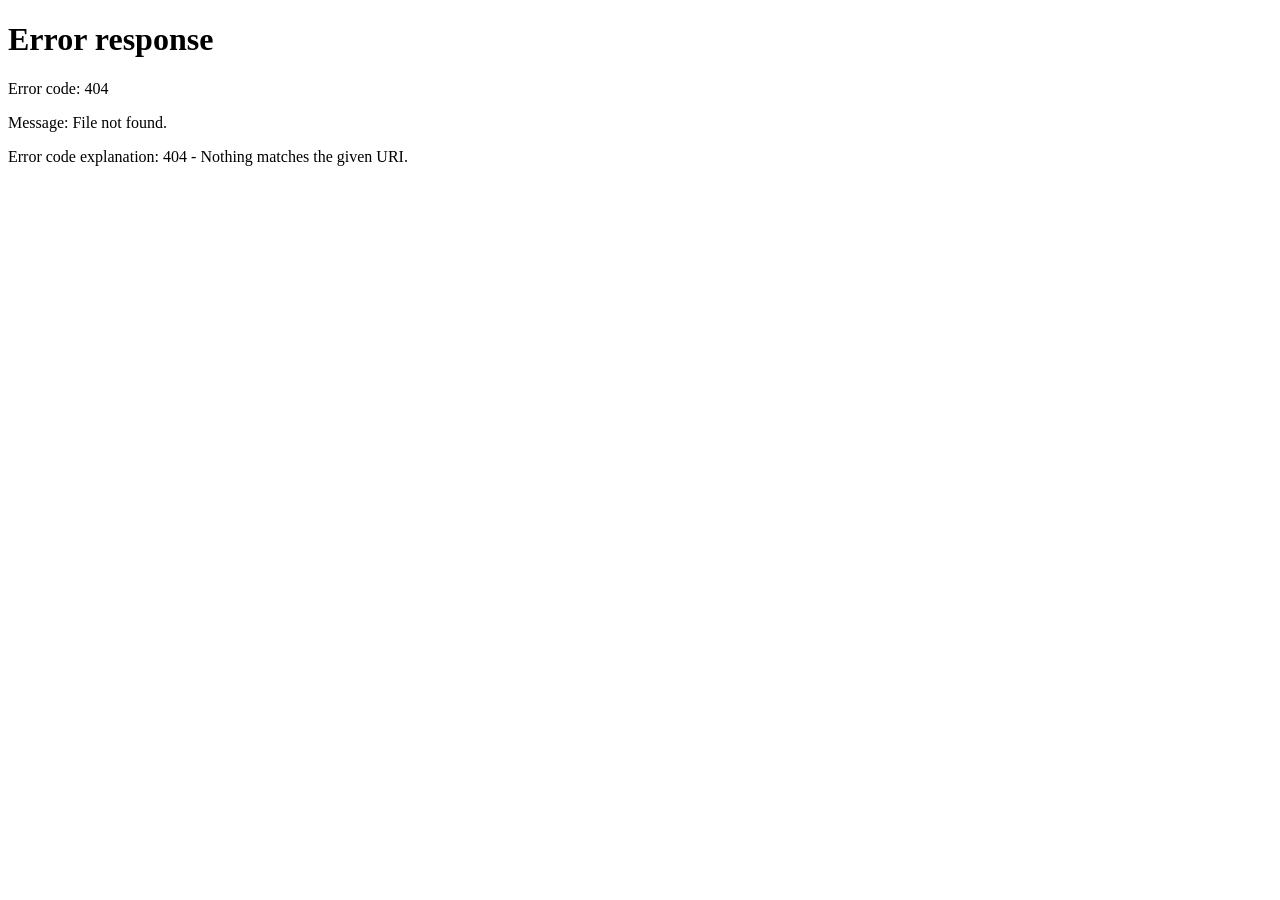
==== commit 5679a30f: "Front page on ECON 101's pattern: hero, countdown, cards, Study Plan data index.html is now a copy o" ====
--- a/index.html
+++ b/index.html
@@ -3,29 +3,519 @@
 <meta charset="utf-8">
 <meta name="viewport" content="width=device-width,initial-scale=1,viewport-fit=cover">
 <title>CHEM 225 · Organic Chemistry I</title>
-<meta name="description" content="Exam 2 study guide: readings, the past exam worked, a trainer for every question type, mechanisms and mock exams.">
+<meta name="description" content="CHEM 225 study guide for Exam 2: readings, mixed practice, the past exam worked question by question, mechanisms, mock exams and a molecule lab.">
 <meta name="theme-color" content="#f5f5f7">
-<link rel="stylesheet" href="assets/orgo.css">
-<link rel="stylesheet" href="assets/mol.css">
-<link rel="stylesheet" href="assets/chair.css">
-<link rel="stylesheet" href="assets/quiz.css">
-<link rel="stylesheet" href="assets/pages.css">
-<link rel="stylesheet" href="assets/study.css">
-<link rel="stylesheet" href="assets/lab.css">
-<link rel="stylesheet" href="../shared/maison.css"><!-- Eureka's look, when this folder sits inside it: linked here, not added later, so its class bar is never drawn unstyled. On its own the file is simply absent. -->
-<script src="../shared/platform.js"></script><!-- Eureka itself. On its own the file is simply absent. -->
+<script src="../shared/platform.js"></script>
+<script>if(!window.Platform)location.replace("alone/index.html"+location.search+location.hash)</script>
 <script src="course.js"></script>
-<script src="assets/core.js"></script>
-<script src="data/index.js"></script>
-<script src="assets/mol.js"></script>
-<script src="assets/chair.js"></script>
-<script src="assets/energy.js"></script>
-<script src="assets/newman.js"></script>
-<script src="assets/view3d.js"></script>
-<script src="assets/quiz.js"></script>
-<script src="assets/mech.js"></script>
-</head><body data-page="home">
-<main id="app" class="wrap" aria-live="off"></main>
-<noscript><p style="padding:24px">This study guide needs JavaScript.</p></noscript>
-<script src="page.js"></script>
+<script src="../shared/settings.js"></script>
+<script src="../shared/xp.js"></script>
+<script src="../shared/wardrobe.js"></script>
+<script src="../shared/buddy.js"></script>
+<script src="../shared/lookup.js"></script>
+<style>
+/* Layout (same organization as ECON 101): frosted nav → hero (course, countdown, Continue)
+   → module bar (which modules go with the exam) → exam panel with module cards in a fixed order:
+   Read · Practice · Exam 2 Lab · Mechanisms · Mock Exam · Review List · Molecule Lab · Foundations · Archive
+   → How it works + legend → where the questions come from → footer.
+   Visual language: Apple (system font, #f5f5f7, Apple blue, borderless cards, pills, frosted bars). */
+:root{
+  --bg:#f5f5f7; --paper:#fff; --ink:#1d1d1f; --muted:#6e6e73; --line:#d2d2d7; --fill:#e8e8ed;
+  --accent:#0071e3; --accent-hover:#0077ed; --link:#0066cc;
+  --st-right:#34c759; --st-wrong:#ff453a; --st-review:#ff9f0a; --st-new:#e5e5ea;
+  --i-blue:#0a84ff; --i-orange:#ff9500; --i-purple:#af52de; --i-green:#30b350; --i-red:#ff375f; --i-yellow:#ffb800;
+  --display:-apple-system,BlinkMacSystemFont,"SF Pro Display","Helvetica Neue",Helvetica,Arial,sans-serif;
+  --body:-apple-system,BlinkMacSystemFont,"SF Pro Text","Helvetica Neue",Helvetica,Arial,sans-serif;
+  --shadow:0 2px 14px rgba(0,0,0,.06); --shadow-hover:0 8px 30px rgba(0,0,0,.1);
+  color-scheme:light;
+}
+:root[data-theme="dark"]{
+  --bg:#000; --paper:#1c1c1e; --ink:#f5f5f7; --muted:#98989f; --line:#38383a; --fill:#2c2c2e;
+  --accent:#0a84ff; --accent-hover:#409cff; --link:#2997ff; --st-new:#3a3a3c;
+  --shadow:0 0 0 .5px rgba(255,255,255,.07); --shadow-hover:0 0 0 .5px rgba(255,255,255,.12),0 8px 30px rgba(0,0,0,.5);
+  color-scheme:dark;
+}
+[data-theme="dark"] .gnav{background:rgba(22,22,23,.8);border-bottom-color:rgba(255,255,255,.1)}
+[data-theme="dark"] .gnav nav a{color:rgba(255,255,255,.8)}
+[data-theme="dark"] .hero,[data-theme="dark"] .modbar{background:var(--bg)}
+[data-theme="dark"] .modbar{border-bottom-color:rgba(255,255,255,.1)}
+[data-theme="dark"] .unit{background:var(--paper)}
+[data-theme="dark"] .tags span,[data-theme="dark"] .cta{background:#2c2c2e}
+[data-theme="dark"] .cta:hover{background:#3a3a3c}
+[data-theme="dark"] .plink.ghost:hover{background:#3a3a3c}
+[data-theme="dark"] .hero h1 .grad{background-image:linear-gradient(95deg,#4cd964 0%,#2997ff 55%,#c77dff 100%)}
+*{box-sizing:border-box}
+[hidden]{display:none!important}
+html{-webkit-text-size-adjust:100%;scroll-padding-top:60px}
+body{margin:0;background:var(--bg);color:var(--ink);font:17px/1.47 var(--body);letter-spacing:-.022em;-webkit-font-smoothing:antialiased}
+a{color:var(--link)}
+:is(a,button,summary,input):focus-visible{outline:2px solid var(--accent);outline-offset:2px;border-radius:6px}
+.inner{max-width:980px;margin:0 auto;padding-left:max(22px,env(safe-area-inset-left,0px));padding-right:max(22px,env(safe-area-inset-right,0px))}
+.num{font-variant-numeric:tabular-nums}
+
+/* ===== Global nav: frosted bar */
+.gnav{position:sticky;top:0;z-index:30;background:rgba(251,251,253,.8);-webkit-backdrop-filter:saturate(180%) blur(20px);backdrop-filter:saturate(180%) blur(20px);border-bottom:.5px solid rgba(0,0,0,.1);padding-top:env(safe-area-inset-top,0px)}
+.gnav .inner{display:flex;align-items:center;gap:22px;height:48px}
+.gnav .brand.hub{font-weight:500;opacity:.6}.gnav .brand.hub:hover{opacity:1;color:var(--accent)}.gnav .brand-sep{opacity:.4;margin:0 -8px}
+.eureka{display:inline-flex;align-items:center;gap:6px;font:600 13px var(--body);color:#fff;background:linear-gradient(135deg,#5e5ce6,#0a84ff);border-radius:980px;padding:6px 12px 6px 9px;text-decoration:none;white-space:nowrap;box-shadow:0 2px 8px rgba(10,132,255,.3)}
+.eureka:hover{filter:brightness(1.08)}.eureka svg{width:14px;height:14px;fill:#fff;opacity:.95}
+.gnav .brand{font:600 17px var(--display);color:var(--ink);text-decoration:none;letter-spacing:-.02em;white-space:nowrap}
+.gnav nav{display:flex;gap:20px;overflow-x:auto;scrollbar-width:none;margin-left:auto}
+.gnav nav::-webkit-scrollbar{display:none}
+.gnav nav a{font:400 12.5px var(--body);color:rgba(0,0,0,.8);text-decoration:none;white-space:nowrap;letter-spacing:-.01em}
+.gnav nav a:hover{color:var(--accent)}
+@media (max-width:700px){.gnav nav{display:none}.setbtn{margin-left:auto}}
+.setbtn{flex:none;display:inline-flex;align-items:center;gap:6px;font:400 12.5px var(--body);color:var(--ink);opacity:.8;background:none;border:0;padding:6px 0;cursor:pointer;letter-spacing:-.01em}
+.setbtn:hover{opacity:1;color:var(--accent)}
+.setbtn svg{width:16px;height:16px;fill:none;stroke:currentColor;stroke-width:1.8;stroke-linecap:round;stroke-linejoin:round}
+
+/* ===== Hero */
+.hero{background:var(--paper);text-align:center;padding:64px 0 34px}
+.eyebrow{font:600 17px var(--display);color:var(--i-orange);margin:0 0 6px;letter-spacing:-.01em}
+.hero h1{font:700 clamp(30px,9.2vw,80px)/1.04 var(--display);letter-spacing:-.035em;margin:0 auto;max-width:16ch;text-wrap:balance}
+.hero h1 .grad{background:linear-gradient(95deg,#2f9e44 0%,#0a84ff 55%,#af52de 100%);-webkit-background-clip:text;background-clip:text;color:transparent}
+.hero .lede{font:400 clamp(19px,2.6vw,24px)/1.35 var(--display);color:var(--muted);max-width:30ch;margin:16px auto 0;letter-spacing:-.02em;text-wrap:balance}
+.countdown{margin:30px auto 0;display:flex;flex-direction:column;align-items:center;gap:10px}
+.clock{display:flex;gap:10px}
+.unit{width:76px;padding:10px 0 8px;background:var(--bg);border-radius:16px;display:flex;flex-direction:column;align-items:center}
+.unit b{font:600 32px/1.05 var(--display);font-variant-numeric:tabular-nums;letter-spacing:-.02em}
+.unit span{font:400 12px var(--body);color:var(--muted)}
+.exam{font:400 15px var(--body);color:var(--muted)}
+.exam strong{color:var(--ink);font-weight:600}
+.actions{margin-top:28px;display:flex;justify-content:center;align-items:center;gap:14px 26px;flex-wrap:wrap}
+.go{display:inline-flex;align-items:center;background:var(--accent);color:#fff;font:400 17px var(--body);padding:12px 24px;border-radius:980px;text-decoration:none;transition:background .15s}
+.go:hover{background:var(--accent-hover)}
+.more{font:400 17px var(--body);color:var(--link);text-decoration:none}
+.more:hover{text-decoration:underline}
+.more::after{content:" ›"}
+.today{display:block;margin-top:14px;font:400 14px var(--body);color:var(--muted);font-variant-numeric:tabular-nums}
+.today:empty{display:none}
+
+/* ===== Module bar (Apple "chapter nav"): which modules go with the exam */
+.modbar{background:var(--paper);border-bottom:.5px solid rgba(0,0,0,.08)}
+.modbar ul{list-style:none;margin:0 auto;padding:6px 0 18px;display:flex;justify-content:center;gap:4px;overflow-x:auto;scrollbar-width:none}
+.modbar ul::-webkit-scrollbar{display:none}
+.modbar a{display:flex;flex-direction:column;align-items:center;gap:8px;min-width:86px;padding:8px 6px;text-decoration:none;color:var(--ink);font:400 12px/1.2 var(--body);text-align:center;letter-spacing:-.01em;border-radius:12px}
+.modbar a:hover{color:var(--accent)}
+.modbar a:hover .ico{transform:translateY(-2px)}
+@media (max-width:640px){.modbar ul{justify-content:flex-start;padding-left:14px;padding-right:14px}}
+
+/* App-icon style squircles */
+.ico{flex:none;width:46px;height:46px;border-radius:12px;display:grid;place-items:center;color:#fff;transition:transform .2s;box-shadow:inset 0 0 0 .5px rgba(0,0,0,.06)}
+.ico svg{width:26px;height:26px;fill:none;stroke:#fff;stroke-width:2;stroke-linecap:round;stroke-linejoin:round}
+.ico.t{font:700 19px var(--display);letter-spacing:-.02em}
+.i-blue{background:linear-gradient(180deg,#3fa2ff,#0a7cff)} .i-orange{background:linear-gradient(180deg,#ffb340,#ff9500)}
+.i-teal{background:linear-gradient(180deg,#5ac8d8,#30a5b8)} .i-purple{background:linear-gradient(180deg,#c77dff,#a64bd9)} .i-green{background:linear-gradient(180deg,#4fd06c,#28a745)}
+.i-red{background:linear-gradient(180deg,#ff6482,#ff2d55)} .i-yellow{background:linear-gradient(180deg,#ffd03c,#ffb000)}
+
+/* ===== Exam panel */
+main.inner{padding-top:48px;padding-bottom:64px;display:flex;flex-direction:column;gap:20px}
+.exampanel{background:transparent}
+.ephead{list-style:none;cursor:pointer;display:flex;align-items:flex-end;justify-content:space-between;gap:16px;padding:0 4px 4px}
+.ephead::-webkit-details-marker{display:none}
+.ephead h2{font:700 clamp(30px,5vw,40px)/1.1 var(--display);letter-spacing:-.03em;margin:0}
+.ephead p{margin:6px 0 0;color:var(--muted);font-size:17px;max-width:52ch}
+.eptools{display:block;margin-top:6px;font-size:14px;color:var(--muted)}
+.epgo{flex:none;width:32px;height:32px;border-radius:50%;background:var(--fill);display:grid;place-items:center;transition:transform .25s}
+.epgo::before{content:"";width:9px;height:9px;border-right:2px solid var(--ink);border-bottom:2px solid var(--ink);transform:translateY(-2px) rotate(45deg)}
+.exampanel[open] .epgo{transform:rotate(180deg)}
+.cards{margin-top:20px;display:grid;grid-template-columns:repeat(2,minmax(0,1fr));gap:18px}
+@media (max-width:640px){.cards{grid-template-columns:1fr}}
+.card{background:var(--paper);border-radius:22px;box-shadow:var(--shadow);padding:24px;display:flex;flex-direction:column;gap:14px;transition:box-shadow .25s,transform .25s}
+.card:hover{box-shadow:var(--shadow-hover);transform:translateY(-2px)}
+.card.wide{grid-column:1/-1}
+.chead{display:flex;gap:14px;align-items:flex-start}
+.chead h3{margin:0;font:600 21px/1.2 var(--display);letter-spacing:-.02em}
+.chead h3 a{color:inherit;text-decoration:none}
+.chead p{margin:5px 0 0;font-size:15px;line-height:1.45;color:var(--muted);text-wrap:pretty}
+.prow{display:flex;align-items:center;gap:12px;margin-top:auto}
+.stack{flex:1;display:flex;height:6px;border-radius:3px;overflow:hidden;background:var(--st-new);min-width:40px}
+.stack:empty{display:none}
+.stack i{display:block;height:100%}
+.c-right{background:var(--st-right)} .c-wrong{background:var(--st-wrong)} .c-review{background:var(--st-review)} .c-new{background:var(--st-new)}
+.ptext{flex:1;font-size:14px;color:var(--muted);font-variant-numeric:tabular-nums}
+.stack:not(:empty)+.ptext{flex:1 1 auto}
+.prow{flex-wrap:wrap;min-width:0}.ptext{min-width:0}.card{min-width:0}
+/* phones: the progress bar gets its own full-width line, with the status and the button underneath, all inside the card */
+@media (max-width:640px){.prow .stack{flex:1 1 100%}.prow .ptext{flex:1 1 100%}.prow .plink{flex:1 1 100%;text-align:center;padding:12px 17px;font-weight:600;font-size:16px}}
+.plink{flex:none;font:400 15px var(--body);color:#fff;background:var(--accent);text-decoration:none;border-radius:980px;padding:8px 17px;transition:background .15s}
+.plink:hover{background:var(--accent-hover)}
+.plink.ghost{background:var(--fill);color:var(--accent)}
+.plink.ghost:hover{background:#dedee3}
+.tags{display:flex;flex-wrap:wrap;gap:6px}
+.tags span{font-size:13px;background:var(--bg);border-radius:980px;padding:3px 11px;color:var(--muted)}
+/* Two-way module (HW 3: multiple choice + answer key), like anthro's Classification card */
+.ctas{display:grid;grid-template-columns:1fr 1fr;gap:10px}
+.cta{display:flex;flex-direction:column;gap:3px;background:var(--bg);border-radius:16px;padding:14px 16px;text-decoration:none;color:var(--ink);transition:background .15s}
+.cta:hover{background:#ececf0}
+.cta strong{font:600 16px var(--display);letter-spacing:-.015em}
+.cta small{font-size:13.5px;color:var(--muted);line-height:1.4}
+.cta .go2{margin-top:6px;font-size:14px;color:var(--link)}
+.cta .go2::after{content:" ›"}
+.cta .mini{display:flex;height:4px;border-radius:2px;overflow:hidden;background:var(--st-new);margin-top:6px}
+.cta .mini:empty{display:none}
+.cta .mini i{display:block;height:100%}
+@media (max-width:520px){.ctas{grid-template-columns:1fr}}
+
+/* ===== How it works + sources */
+.how{background:var(--paper);border-radius:22px;box-shadow:var(--shadow);padding:24px 26px;font-size:15px}
+.how>b{display:block;font:600 21px var(--display);letter-spacing:-.02em;margin-bottom:4px}
+.how ul{margin:8px 0 0;padding-left:20px} .how li{margin:6px 0}
+.how p{margin:6px 0 0;color:var(--muted)}
+.legend{display:flex;flex-wrap:wrap;gap:6px 16px;margin-top:14px;font-size:13px;color:var(--muted)}
+.legend span{display:inline-flex;align-items:center;gap:6px}
+.legend i{width:10px;height:10px;border-radius:3px}
+.tablewrap{overflow-x:auto;margin-top:12px}
+.srctable{width:100%;border-collapse:collapse;font-size:15px}
+.srctable th,.srctable td{text-align:left;padding:9px 4px;border-bottom:.5px solid var(--line)}
+.srctable .n{text-align:right;font-variant-numeric:tabular-nums;width:90px}
+.srctable thead th{font-size:13px;color:var(--muted);font-weight:500}
+.srctable .grp th{font:600 17px var(--display);letter-spacing:-.015em;padding-top:20px;border-bottom:0}
+.srctable .tot td{font-weight:600;border-bottom:0}
+.pstar{color:var(--i-orange);font-size:13px;margin-left:4px}
+.pstar.based-star{color:var(--muted)}
+footer.site{border-top:.5px solid var(--line);padding:20px 0 40px;font-size:12px;color:var(--muted)}
+footer.site .inner{display:flex;flex-direction:column;gap:6px}
+@media (max-width:560px){.hero{padding-top:40px}.unit{width:66px}.unit b{font-size:27px}.card{padding:20px}}
+@media (prefers-reduced-motion:reduce){*{transition:none!important}}
+
+/* ===== The Cat Café entrance: a little storefront; her cats and today's guests sit in the windows. Tap to go in. */
+.cafe-door{padding:0;overflow:hidden;cursor:pointer;border:0;text-align:left;font:inherit;color:inherit;width:100%}
+.cafe-door .front{position:relative;background:linear-gradient(180deg,#fde7d3,#f6d2b4)}
+.cafe-door .front>svg{display:block;width:100%;height:auto}
+.cafe-door .win{position:absolute;display:flex;align-items:flex-end;justify-content:space-around;pointer-events:none}
+.cafe-door .win span{position:relative;width:30%;max-width:84px;aspect-ratio:1;animation:cdBob 3.2s ease-in-out infinite}
+.cafe-door .win span:nth-child(2){animation-delay:-1.1s}.cafe-door .win span:nth-child(3){animation-delay:-2.2s}
+.cafe-door .win span svg{width:100%;height:100%;filter:drop-shadow(0 2px 3px rgba(0,0,0,.18))}
+.cafe-door .win span.mine::after{content:"♥";position:absolute;top:2%;right:6%;font-size:12px;color:#ff5f87}
+.cafe-door .wl{left:4.6%;width:37%;top:43%;height:44%}.cafe-door .wr{left:63.4%;width:32%;top:43%;height:44%}
+@keyframes cdBob{0%,100%{transform:translateY(0)}50%{transform:translateY(-3px)}}
+.cafe-door .door{transform-box:fill-box;transform-origin:left center;transition:transform .5s cubic-bezier(.3,1.3,.5,1)}
+.cafe-door:hover .door,.cafe-door:focus-visible .door{transform:perspective(400px) rotateY(-38deg)}
+.cafe-door .glow{opacity:0;transition:opacity .4s}.cafe-door:hover .glow,.cafe-door:focus-visible .glow{opacity:1}
+.cafe-door .bulb{animation:cdTw 2.4s ease-in-out infinite}.cafe-door .bulb:nth-child(2n){animation-delay:-1.2s}
+@keyframes cdTw{0%,100%{opacity:1}50%{opacity:.35}}
+.cafe-door .sign{transform-box:fill-box;transform-origin:50% 0;animation:cdSwing 3s ease-in-out infinite}
+@keyframes cdSwing{0%,100%{transform:rotate(-4deg)}50%{transform:rotate(4deg)}}
+.cafe-door .ctext{display:flex;align-items:center;gap:14px;padding:18px 24px 22px;flex-wrap:wrap}
+.cafe-door .ctext div{flex:1 1 240px;min-width:0}
+.cafe-door h3{margin:0;font:600 21px/1.2 var(--display);letter-spacing:-.02em}
+.cafe-door p{margin:5px 0 0;font-size:15px;line-height:1.45;color:var(--muted)}
+.cafe-door .plink{pointer-events:none}
+@media (max-width:640px){.cafe-door .plink{flex:1 1 100%;text-align:center;padding:12px 17px;font-weight:600;font-size:16px}}
+@media (prefers-reduced-motion:reduce){.cafe-door *{animation:none!important;transition:none!important}}
+/* ---- the course, as an even grid: six cards of the same build (icon, name, one sentence, where you are, one button) */
+html .hero .lede{max-width:34ch;margin-left:auto;margin-right:auto}
+html .hero .actions{margin-top:26px}
+html main.inner{gap:28px;padding-top:40px}
+html .eptools{display:none}
+html .cards{grid-template-columns:repeat(3,minmax(0,1fr));gap:16px;margin-top:18px}
+html .cards .card{padding:22px 20px 20px;gap:16px;border-radius:20px}
+html .cards .chead{flex-direction:column;gap:12px}
+html .cards .chead h3{font-size:19px}
+html .cards .chead p{font-size:14.5px;line-height:1.45;margin-top:4px}
+html .cards .prow{flex-direction:column;align-items:stretch;gap:10px;margin-top:auto;padding-top:14px;border-top:1px solid var(--line)}
+html .cards .prow .stack{flex:none;width:100%}
+html .cards .prow .ptext{flex:none;font-size:13.5px}
+html .cards .prow .plink{text-align:center;padding:10px 16px;font-weight:600}
+.ico-arch svg{width:22px;height:22px;fill:none;stroke:currentColor;stroke-width:1.7;stroke-linecap:round;stroke-linejoin:round}
+@media (max-width:900px){html .cards{grid-template-columns:repeat(2,minmax(0,1fr))}}
+@media (max-width:560px){html .cards{grid-template-columns:1fr}html .cards .chead{flex-direction:row}html .cards .prow{flex-direction:row;flex-wrap:wrap;align-items:center}html .cards .prow .ptext{flex:1}html .cards .prow .plink{flex:0 0 auto}}
+/* ---- good to know: two quiet rows that open on demand */
+.know{display:grid;gap:0;background:var(--paper);border-radius:20px;box-shadow:var(--shadow);overflow:hidden}
+html .know .how{background:none;box-shadow:none;border-radius:0;padding:0;border-top:1px solid var(--line)}html .know .how:first-child{border-top:0}
+.know summary{list-style:none;cursor:pointer;display:flex;align-items:center;justify-content:space-between;gap:12px;padding:16px 22px}
+.know summary::-webkit-details-marker{display:none}
+.know summary b{font:600 17px var(--display);letter-spacing:-.015em}
+.know summary::after{content:"";width:8px;height:8px;border-right:2px solid var(--muted);border-bottom:2px solid var(--muted);transform:rotate(45deg);transition:transform .2s;margin-right:4px}
+.know details[open] summary::after{transform:rotate(-135deg)}
+.know summary:focus-visible{outline:2px solid var(--accent);outline-offset:-2px}
+.know details>:not(summary){margin-left:22px;margin-right:22px}.know details>:last-child{margin-bottom:18px}
+.know details>ul{margin-top:0;padding-left:20px}.know details>p{margin-top:0;margin-bottom:10px;color:var(--muted);font-size:15px;line-height:1.5}
+</style>
+<script>window.va = window.va || function () { (window.vaq = window.vaq || []).push(arguments); };</script>
+<script defer src="/_vercel/insights/script.js"></script>
+<link rel="stylesheet" href="../shared/maison.css">
+</head><body>
+<header class="gnav"><div class="inner">
+  <a class="eureka" href="../index.html#classes" title="Back to your classes on Eureka"><svg viewBox="0 0 24 24" aria-hidden="true"><rect x="3" y="3" width="7" height="7" rx="2"/><rect x="14" y="3" width="7" height="7" rx="2"/><rect x="3" y="14" width="7" height="7" rx="2"/><rect x="14" y="14" width="7" height="7" rx="2"/></svg>Eureka</a><a class="brand" href="index.html">CHEM 225</a>
+  <nav aria-label="Modules">
+    <a href="read/index.html">Read</a><a href="drill/index.html">Practice</a><a href="exam/index.html">Exam 2 Lab</a><a href="mechanisms/index.html">Mechanisms</a><a href="mock/index.html">Mock Exam</a><a href="syllabus/index.html">Syllabus</a><a href="review/index.html">Review List</a><a href="lab/index.html">Molecule Lab</a><a href="foundations/index.html">Foundations</a><a href="archive/index.html">Archive</a><a href="#companions" class="comp-link" title="Study companions: a little company for your inner child">Companions<span class="new-tag comp-new">New</span></a>
+  </nav>
+  <button type="button" class="setbtn" id="settingsBtn" aria-haspopup="dialog"><svg viewBox="0 0 24 24" aria-hidden="true"><circle cx="12" cy="12" r="3"/><path d="M19.4 15a1.7 1.7 0 0 0 .3 1.8l.1.1a2 2 0 1 1-2.8 2.8l-.1-.1a1.7 1.7 0 0 0-1.8-.3 1.7 1.7 0 0 0-1 1.5V21a2 2 0 1 1-4 0v-.1a1.7 1.7 0 0 0-1.1-1.5 1.7 1.7 0 0 0-1.8.3l-.1.1a2 2 0 1 1-2.8-2.8l.1-.1a1.7 1.7 0 0 0 .3-1.8 1.7 1.7 0 0 0-1.5-1H3a2 2 0 1 1 0-4h.1a1.7 1.7 0 0 0 1.5-1.1 1.7 1.7 0 0 0-.3-1.8l-.1-.1a2 2 0 1 1 2.8-2.8l.1.1a1.7 1.7 0 0 0 1.8.3H9a1.7 1.7 0 0 0 1-1.5V3a2 2 0 1 1 4 0v.1a1.7 1.7 0 0 0 1 1.5 1.7 1.7 0 0 0 1.8-.3l.1-.1a2 2 0 1 1 2.8 2.8l-.1.1a1.7 1.7 0 0 0-.3 1.8V9a1.7 1.7 0 0 0 1.5 1H21a2 2 0 1 1 0 4h-.1a1.7 1.7 0 0 0-1.5 1z"/></svg><span>Settings</span></button>
+</div></header>
+
+<section class="hero" aria-labelledby="courseTitle"><div class="inner">
+  <p class="eyebrow">CHEM-UA 225 · Fall 2026 · New York University</p>
+  <h1 id="courseTitle">Organic Chemistry I: <span class="grad">Exam 2.</span></h1>
+  <p class="lede">Practice by subject. Mark what you still need to review. Spend your time on what you don't know yet.</p>
+  <div class="countdown" id="countdown" hidden>
+    <div class="clock" id="clock" role="timer" aria-live="off" aria-label="Time until the exam">
+      <div class="unit"><b id="cD">–</b><span>days</span></div>
+      <div class="unit"><b id="cH">–</b><span>hours</span></div>
+      <div class="unit"><b id="cM">–</b><span>minutes</span></div>
+      <div class="unit"><b id="cS">–</b><span>seconds</span></div>
+    </div>
+    <div class="exam"><strong id="examTitle">Exam 2</strong></div>
+  </div>
+  <div class="actions">
+    <a class="go" id="goBtn" href="read/index.html">Let's begin</a>
+    <a class="more" href="exam/index.html">Practise the exam's question types</a>
+  </div>
+  <span class="today" id="todayTxt"></span>
+</div></section>
+
+<nav class="modbar" aria-label="Which modules go with the exam"><ul>
+  <li><a href="read/index.html"><span class="ico i-teal"><svg viewBox="0 0 24 24"><path d="M3 5.5C5.5 4.5 8.5 4.5 12 6.5v13c-3.5-2-6.5-2-9-1z"/><path d="M21 5.5c-2.5-1-5.5-1-9 1v13c3.5-2 6.5-2 9-1z"/></svg></span>Read &amp; Learn</a></li>
+  <li><a href="drill/index.html"><span class="ico i-blue"><svg viewBox="0 0 24 24"><rect x="4" y="4" width="16" height="16" rx="3"/><path d="M8 12l3 3 5-6"/></svg></span>Practice</a></li>
+  <li><a href="exam/index.html"><span class="ico i-orange"><svg viewBox="0 0 24 24"><path d="M6 3h8l4 4v14H6z"/><path d="M9 12h6M9 16h4"/></svg></span>Exam 2 Lab</a></li>
+  <li><a href="mechanisms/index.html"><span class="ico i-green"><svg viewBox="0 0 24 24"><path d="M5 17c1-8 9-10 14-4"/><path d="M15 10l4 3-1 4"/></svg></span>Mechanisms</a></li>
+  <li><a href="mock/index.html"><span class="ico i-red"><svg viewBox="0 0 24 24"><circle cx="12" cy="13" r="7"/><path d="M12 9v4l2.5 2M10 3h4"/></svg></span>Mock Exam</a></li>
+  <li><a href="syllabus/index.html"><span class="ico i-blue"><svg viewBox="0 0 24 24"><rect x="4" y="5" width="16" height="15" rx="2.5"/><path d="M8 3v4M16 3v4M4 10h16"/></svg></span>Syllabus</a></li>
+  <li><a href="review/index.html"><span class="ico i-yellow"><svg viewBox="0 0 24 24"><path d="M6 21V4M6 4h11l-2.5 4L17 12H6"/></svg></span>Review List</a></li>
+  <li><a href="lab/index.html"><span class="ico i-purple"><svg viewBox="0 0 24 24"><path d="M9 3h6M10 3v6l-5 9a2 2 0 0 0 2 3h10a2 2 0 0 0 2-3l-5-9V3"/></svg></span>Molecule Lab</a></li>
+  <li><a href="foundations/index.html"><span class="ico i-teal"><svg viewBox="0 0 24 24"><path d="M4 20h16M6 20v-6h12v6M9 14V8h6v6"/></svg></span>Foundations</a></li>
+  <li><a href="archive/index.html"><span class="ico i-blue"><svg viewBox="0 0 24 24"><rect x="3.5" y="4.5" width="17" height="5" rx="1.5"/><path d="M5.5 9.5v8a2 2 0 0 0 2 2h9a2 2 0 0 0 2-2v-8M10 13.5h4"/></svg></span>Archive</a></li>
+  <li><a href="#companions" class="comp-link" data-tip="Study companions: a little company for your inner child."><span class="ico t">✦</span>Companions<span class="new-tag comp-new" style="margin:0">New</span></a></li>
+</ul></nav>
+
+<main class="inner">
+  <button type="button" class="card cafe-door" id="cafeDoor" aria-label="Enter the Cat Café to meet the cats" hidden>
+    <div class="front"><svg viewBox="0 0 600 230" aria-hidden="true">
+      <defs><linearGradient id="cdIn" x1="0" x2="0" y1="0" y2="1"><stop offset="0" stop-color="#ffe6b8"/><stop offset="1" stop-color="#f7c58b"/></linearGradient>
+        <linearGradient id="cdWood" x1="0" x2="0" y1="0" y2="1"><stop offset="0" stop-color="#a86b3c"/><stop offset="1" stop-color="#7d4b27"/></linearGradient>
+        <pattern id="cdBrick" width="40" height="20" patternUnits="userSpaceOnUse"><rect width="40" height="20" fill="#f3cfae"/><path d="M0 10H40M20 0V10M0 10V20M40 10V20" stroke="#e6b98f" stroke-width="1.4"/></pattern></defs>
+      <rect width="600" height="230" fill="url(#cdBrick)"/>
+      <rect y="214" width="600" height="16" fill="#cfa47f"/><rect y="212" width="600" height="4" fill="#b9875e"/>
+      <path d="M0 6 Q75 22 150 8 T300 8 T450 8 T600 6" stroke="#6b4a2e" stroke-width="1.2" fill="none"/>
+      <g><circle class="bulb" cx="18" cy="14" r="4" fill="#ffd36e"/><circle class="bulb" cx="56" cy="18" r="4" fill="#ff8fb3"/><circle class="bulb" cx="94" cy="14" r="4" fill="#7dd3fc"/><circle class="bulb" cx="132" cy="18" r="4" fill="#a3e635"/><circle class="bulb" cx="170" cy="14" r="4" fill="#ffd36e"/><circle class="bulb" cx="208" cy="18" r="4" fill="#ff8fb3"/><circle class="bulb" cx="246" cy="14" r="4" fill="#7dd3fc"/><circle class="bulb" cx="284" cy="18" r="4" fill="#a3e635"/><circle class="bulb" cx="322" cy="14" r="4" fill="#ffd36e"/><circle class="bulb" cx="360" cy="18" r="4" fill="#ff8fb3"/><circle class="bulb" cx="398" cy="14" r="4" fill="#7dd3fc"/><circle class="bulb" cx="436" cy="18" r="4" fill="#a3e635"/><circle class="bulb" cx="474" cy="14" r="4" fill="#ffd36e"/><circle class="bulb" cx="512" cy="18" r="4" fill="#ff8fb3"/><circle class="bulb" cx="550" cy="14" r="4" fill="#7dd3fc"/><circle class="bulb" cx="588" cy="18" r="4" fill="#a3e635"/></g>
+      <rect x="20" y="64" width="560" height="10" fill="url(#cdWood)"/>
+      <g><rect x="20" y="62" width="560" height="8" fill="#ff8fb3" stroke="#3a2a1e" stroke-width="1.4"/><path d="M20 66 V74 Q37.5 92 55 74 V66Z" fill="#ff8fb3" stroke="#3a2a1e" stroke-width="1.4"/><path d="M55 66 V74 Q72.5 92 90 74 V66Z" fill="#fff6ec" stroke="#3a2a1e" stroke-width="1.4"/><path d="M90 66 V74 Q107.5 92 125 74 V66Z" fill="#ff8fb3" stroke="#3a2a1e" stroke-width="1.4"/><path d="M125 66 V74 Q142.5 92 160 74 V66Z" fill="#fff6ec" stroke="#3a2a1e" stroke-width="1.4"/><path d="M160 66 V74 Q177.5 92 195 74 V66Z" fill="#ff8fb3" stroke="#3a2a1e" stroke-width="1.4"/><path d="M195 66 V74 Q212.5 92 230 74 V66Z" fill="#fff6ec" stroke="#3a2a1e" stroke-width="1.4"/><path d="M230 66 V74 Q247.5 92 265 74 V66Z" fill="#ff8fb3" stroke="#3a2a1e" stroke-width="1.4"/><path d="M265 66 V74 Q282.5 92 300 74 V66Z" fill="#fff6ec" stroke="#3a2a1e" stroke-width="1.4"/><path d="M300 66 V74 Q317.5 92 335 74 V66Z" fill="#ff8fb3" stroke="#3a2a1e" stroke-width="1.4"/><path d="M335 66 V74 Q352.5 92 370 74 V66Z" fill="#fff6ec" stroke="#3a2a1e" stroke-width="1.4"/><path d="M370 66 V74 Q387.5 92 405 74 V66Z" fill="#ff8fb3" stroke="#3a2a1e" stroke-width="1.4"/><path d="M405 66 V74 Q422.5 92 440 74 V66Z" fill="#fff6ec" stroke="#3a2a1e" stroke-width="1.4"/><path d="M440 66 V74 Q457.5 92 475 74 V66Z" fill="#ff8fb3" stroke="#3a2a1e" stroke-width="1.4"/><path d="M475 66 V74 Q492.5 92 510 74 V66Z" fill="#fff6ec" stroke="#3a2a1e" stroke-width="1.4"/><path d="M510 66 V74 Q527.5 92 545 74 V66Z" fill="#ff8fb3" stroke="#3a2a1e" stroke-width="1.4"/><path d="M545 66 V74 Q562.5 92 580 74 V66Z" fill="#fff6ec" stroke="#3a2a1e" stroke-width="1.4"/></g>
+      <rect x="222" y="22" width="156" height="36" rx="10" fill="#3a2a1e" stroke="#ffd36e" stroke-width="2.4"/>
+      <text x="300" y="47" text-anchor="middle" font-family="Georgia,serif" font-size="20" font-weight="700" fill="#ffe7a8">☕ Cat Café</text>
+      <rect x="22" y="92" width="234" height="112" rx="10" fill="url(#cdIn)" stroke="url(#cdWood)" stroke-width="7"/>
+      <rect x="378" y="92" width="200" height="112" rx="10" fill="url(#cdIn)" stroke="url(#cdWood)" stroke-width="7"/>
+      <path d="M30 100 L70 100 L40 150Z M386 100 L420 100 L392 140Z" fill="#fff" opacity=".35"/>
+      <rect x="22" y="196" width="234" height="10" rx="3" fill="url(#cdWood)"/><rect x="378" y="196" width="200" height="10" rx="3" fill="url(#cdWood)"/>
+      <g transform="translate(528 128)" opacity=".55"><rect x="-4" y="0" width="8" height="70" fill="#c99f72"/><ellipse cx="0" cy="0" rx="26" ry="5" fill="#9cc0e4"/><ellipse cx="0" cy="38" rx="20" ry="4" fill="#9cc0e4"/></g>
+      <rect x="266" y="82" width="102" height="132" rx="6" fill="#5b3a22"/>
+      <rect class="glow" x="272" y="88" width="90" height="126" fill="#ffd98a"/>
+      <g class="door"><rect x="272" y="88" width="90" height="126" rx="4" fill="url(#cdWood)" stroke="#3a2a1e" stroke-width="2"/>
+        <rect x="282" y="98" width="70" height="64" rx="32" fill="url(#cdIn)" stroke="#3a2a1e" stroke-width="2"/>
+        <path d="M297 150 l6 -9 l6 9 M322 150 l6 -9 l6 9" fill="#3a2a1e" opacity=".75"/><ellipse cx="317" cy="156" rx="26" ry="8" fill="#3a2a1e" opacity=".75"/>
+        <circle cx="352" cy="176" r="4" fill="#ffd36e" stroke="#3a2a1e" stroke-width="1.4"/>
+        <g class="sign"><path d="M305 108 L317 100 L329 108" stroke="#3a2a1e" stroke-width="1.2" fill="none"/><rect x="299" y="108" width="36" height="16" rx="3" fill="#fff" stroke="#3a2a1e" stroke-width="1.4"/><text x="317" y="120" text-anchor="middle" font-family="-apple-system,sans-serif" font-size="9" font-weight="800" fill="#e8457a">OPEN</text></g></g>
+      <g transform="translate(250 214)"><path d="M-10 0 L-7 -18 H7 L10 0Z" fill="#d9744a" stroke="#3a2a1e" stroke-width="1.6"/><path d="M0 -18 Q-14 -34 -8 -46 M0 -18 Q2 -38 10 -44 M0 -18 Q12 -28 16 -36" stroke="#4f9a4a" stroke-width="3" fill="none" stroke-linecap="round"/></g>
+      <g transform="translate(386 214)"><path d="M-10 0 L-7 -18 H7 L10 0Z" fill="#d9744a" stroke="#3a2a1e" stroke-width="1.6"/><circle cx="0" cy="-30" r="13" fill="#5ea85a" stroke="#3a2a1e" stroke-width="1.6"/><circle cx="-4" cy="-33" r="2.4" fill="#ff8fb3"/><circle cx="5" cy="-26" r="2.4" fill="#ffd36e"/></g>
+    </svg>
+    <div class="win wl" id="cdWinL"></div><div class="win wr" id="cdWinR"></div></div>
+    <div class="ctext"><div><h3>The Cat Café</h3><p id="cafeTxt">Your cats and today's guests are hanging out. Step inside to meet them, pick a breed and coat, and bring one home to study.</p></div><span class="plink">Step inside ›</span></div>
+  </button>
+  <details class="exampanel" data-ep="course" open>
+    <summary class="ephead"><span class="eptext"><h2 id="ep">Exam 2</h2><p>Rings and conformations, NMR, acids and bases, organometallics, SN2, SN1, E1 and E2: the lectures of October 20 to November 12. <span id="examWhen">Set your exam date in Settings for a countdown.</span></p><span class="eptools">Read &amp; Learn · Practice · Exam 2 Lab · Mechanisms · Mock Exam · Review List · Molecule Lab · Foundations · Archive</span></span><span class="epgo" aria-hidden="true"></span></summary>
+    <div class="cards">
+      <article class="card" id="readCard">
+        <div class="chead"><span class="ico i-teal"></span>
+          <div><h3><a href="read/index.html">Read &amp; Learn</a></h3>
+          <p>Start here. The eleven lectures as short passages, each followed by questions on what you just read.</p></div></div>
+        <div class="prow"><div class="stack" id="readStack"></div><span class="ptext" id="readTxt">Not started</span><a class="plink" href="read/index.html" id="readGo">Start reading</a></div>
+      </article>
+      <article class="card" data-key="orgo-drill-v1" data-total="453">
+        <div class="chead"><span class="ico i-blue"></span>
+          <div><h3><a href="drill/index.html">Practice</a></h3>
+          <p>Every kind of question on the exam, mixed, your weakest first, with each answer explained.</p></div></div>
+        <div class="prow"><div class="stack"></div><span class="ptext">453 questions · not started</span><a class="plink" href="drill/index.html">Start</a></div>
+      </article>
+      <article class="card">
+        <div class="chead"><span class="ico i-orange"></span>
+          <div><h3><a href="exam/index.html">Exam 2 Lab</a></h3>
+          <p>The Fall 2024 exam worked question by question, and a trainer for each of its question types.</p></div></div>
+        <div class="prow"><span class="ptext">9 exam questions · 30 question types</span><a class="plink ghost" href="exam/index.html">Open</a></div>
+      </article>
+      <article class="card">
+        <div class="chead"><span class="ico i-green"></span>
+          <div><h3><a href="mechanisms/index.html">Mechanisms</a></h3>
+          <p>45 mechanisms to watch, complete and draw, arrow by arrow.</p></div></div>
+        <div class="prow"><span class="ptext" id="mechTxt">Not started</span><a class="plink" href="mechanisms/index.html">Draw</a></div>
+      </article>
+      <article class="card">
+        <div class="chead"><span class="ico i-red"></span>
+          <div><h3><a href="mock/index.html">Mock Exam</a></h3>
+          <p>Three exams in the shape of the real one: nine questions, choose seven, 110 minutes.</p></div></div>
+        <div class="prow"><span class="ptext" id="mockLast">No exams taken yet</span><a class="plink ghost" href="mock/index.html">Start an exam</a></div>
+      </article>
+      <article class="card">
+        <div class="chead"><span class="ico i-yellow"></span>
+          <div><h3><a href="review/index.html">Review List</a></h3>
+          <p>Every question you missed or flagged, ready to retry.</p></div></div>
+        <div class="prow"><span class="ptext" id="reviewCount">Nothing to review yet</span><a class="plink ghost" href="review/index.html">Open</a></div>
+      </article>
+      <article class="card">
+        <div class="chead"><span class="ico i-purple"></span>
+          <div><h3><a href="lab/index.html">Molecule Lab</a></h3>
+          <p>Models you can turn, the chair flip, Newman projections, energy diagrams and the pKa ladder.</p></div></div>
+        <div class="prow"><span class="ptext">9 tools</span><a class="plink ghost" href="lab/index.html">Open</a></div>
+      </article>
+      <article class="card">
+        <div class="chead"><span class="ico i-teal"></span>
+          <div><h3><a href="foundations/index.html">Foundations</a></h3>
+          <p>A 26-question check of the ideas this unit is built on, and a refresher for each one you miss.</p></div></div>
+        <div class="prow"><span class="ptext" id="diagTxt">Not taken yet</span><a class="plink ghost" href="foundations/index.html">Open</a></div>
+      </article>
+      <article class="card">
+        <div class="chead"><span class="ico i-blue ico-arch"></span>
+          <div><h3><a href="archive/index.html">Archive</a></h3>
+          <p>The course's own files: lecture notes, the past exam and the handouts.</p></div></div>
+        <div class="prow"><span class="ptext">10 files</span><a class="plink ghost" href="archive/index.html">Browse</a></div>
+      </article>
+    </div>
+  </details>
+
+  <section class="know" aria-label="Good to know">
+    <details class="how">
+      <summary><b>How it works</b></summary>
+      <ul>
+        <li><b>Read a chapter.</b> Each lecture is a short passage, followed by questions on what you just read. Start in <a href="read/index.html">Read &amp; Learn</a>.</li>
+        <li><b>Practise mixed.</b> <a href="drill/index.html">Practice</a> mixes every kind of question on the exam. Your weakest types come first, and a question you have answered comes back after a day or more.</li>
+        <li><b>Draw the mechanisms.</b> In <a href="mechanisms/index.html">Mechanisms</a> you watch each one, complete it, then draw the curved arrows yourself.</li>
+        <li><b>Sit a mock exam.</b> <a href="mock/index.html">Nine questions, choose seven, 110 minutes.</a> You mark it yourself against the model answers.</li>
+        <li><b>Review what you missed.</b> Tap <b>Flag</b> on any question you want to see again. Flagged and missed questions collect in your <a href="review/index.html">Review List</a>.</li>
+        <li>Your progress and answers are saved in this browser, and with your account when you are signed in. The site counts anonymous visits with Vercel Web Analytics (no cookies, nothing about you or your answers).</li>
+      </ul>
+      <div class="legend"><span><i class="c-right"></i>Last answer right</span><span><i class="c-wrong"></i>Last answer wrong</span><span><i class="c-review"></i>Flagged for review</span><span><i class="c-new"></i>Not answered yet</span></div>
+    </details>
+    <details class="how" id="sources">
+      <summary><b id="srcTitle">Where the material comes from</b></summary>
+      <p>The readings, practice questions, worked examples and mock exams were written for this site from the course's lecture notes of October 20 to November 12, the Fall 2024 exam and the course handouts. The Archive keeps those files. This is a personal study aid: do your graded coursework yourself.</p>
+      <p data-credit="orgo" hidden></p>
+    </details>
+  </section>
+</main>
+<footer class="site"><div class="inner">
+  <span>Made as a study aid. Not official course material: check anything you're unsure of against your course's own readings.</span>
+</div></footer>
+
+
+<script>
+(() => {
+  const $ = id => document.getElementById(id);
+  const read = k => { try { return JSON.parse(localStorage.getItem(k) || "null") } catch (e) { return null } };
+  const dayKey = d => d.getFullYear() + "-" + String(d.getMonth() + 1).padStart(2, "0") + "-" + String(d.getDate()).padStart(2, "0");
+  const KEYS = { drill: "orgo-drill-v1" };
+  { // Read & Learn: chapters finished and how far into the current one (read/index.html saves orgo-read-v1).
+    // Students who used the first reader have {sectionId: time, done, finished} for a chapter: it counts as started.
+    const r = read("orgo-read-v1") || {}, CH = ["rings-1", "nmr", "rings-2", "acids", "organometallics", "sn2-1", "sn2-2", "sn1-e1", "e2", "choose", "beyond"];
+    const NEW = ["at", "a", "w", "finished", "done", "_day", "gem", "gemLast", "gemUp"], rec = k => (r[k] && typeof r[k] === "object" ? r[k] : {});
+    const fin = CH.filter(k => rec(k).finished || rec(k).done).length;
+    const started = CH.filter(k => rec(k).at || Object.keys(rec(k).a || {}).length || Object.keys(rec(k)).some(s => !NEW.includes(s) && rec(k)[s])).length;
+    const ans = CH.reduce((n, k) => n + Object.keys(rec(k).a || {}).length, 0), ok = CH.reduce((n, k) => n + Object.values(rec(k).a || {}).filter(x => x && x.ok).length, 0);
+    if (started || fin) {
+      $("readStack").innerHTML = `<i style="width:${100 * fin / CH.length}%;background:var(--st-right)"></i>`;
+      $("readTxt").textContent = `${fin} of ${CH.length} chapters read${ans ? ` · ${ok} of ${ans} right` : ""}`;
+      $("readGo").textContent = fin === CH.length ? "Read again" : "Continue";
+    }
+  }
+  // Same statuses as the practice: right / wrong (last answer) or flagged for review (takes priority).
+  function levels(s, total) {
+    const n = { right: 0, wrong: 0, review: 0 }; let a = 0, c = 0, seen = 0;
+    const st = (s && s.stats) || {}, hist = (s && s.hist) || {}, mark = (s && s.mark) || {};
+    for (const k in mark) if (mark[k] && mark[k].m === "review") n.review++;
+    for (const k in st) {
+      if (!st[k][0]) continue; seen++; a += st[k][0]; c += st[k][1];
+      if (!(mark[k] && mark[k].m === "review")) n[hist[k] === 1 ? "right" : "wrong"]++;
+    }
+    return { n, seen: Math.min(seen, total), acc: a ? Math.round(c / a * 100) : 0, total };
+  }
+  const bar = L => ["right", "wrong", "review"].map(l => L.n[l] ? `<i class="c-${l}" style="width:${L.n[l] / L.total * 100}%"></i>` : "").join("");
+  document.querySelectorAll(".card[data-key]").forEach(card => {
+    let total = +card.dataset.total;
+    const s = read(card.dataset.key), L = levels(s, total);
+    if (!L.seen && !L.n.review) return;
+    card.querySelector(".stack").innerHTML = bar(L);
+    card.querySelector(".ptext").textContent = `${L.seen} of ${L.total} answered · ${L.acc}% right`;
+    if (L.seen) card.querySelector(".prow .plink").textContent = "Resume";
+  });
+  // Mechanisms drawn (orgo-items-v1 keeps one record per question and per "mech:<id>"), last mock exam, foundations check
+  const items = read("orgo-items-v1") || {};
+  try { const n = Math.min(45, Object.keys(items).filter(k => /^mech:/.test(k) && items[k] && items[k].ok > 0).length); if (n) $("mechTxt").textContent = `${n} of 45 drawn` } catch (e) { }
+  try {
+    // The first mock page kept only orgo-mock-v1 ({at, score, max, secs}): build the history the plan reads from it, once.
+    let h = read("orgo-mock-history-v1"); const old = read("orgo-mock-v1");
+    if (!Array.isArray(h) && Array.isArray(old) && old.length) {
+      h = old.filter(a => a && a.max).map(a => ({ at: a.at, right: a.score, total: a.max, pct: Math.round(a.score / a.max * 100), secs: a.secs })).slice(-50);
+      localStorage.setItem("orgo-mock-history-v1", JSON.stringify(h));
+    }
+    if (Array.isArray(h) && h.length) { const l = h[h.length - 1]; $("mockLast").textContent = `Last exam: ${l.pct}% (${l.right}/${l.total}) · ${h.length} taken` }
+  } catch (e) { }
+  try { const d = read("orgo-diag-v1"); if (d && d.at) $("diagTxt").textContent = "Checked " + new Date(d.at).toLocaleDateString("en-US", { month: "short", day: "numeric" }) } catch (e) { }
+  // Review List: what that page lists. A question counts once if its last answer was wrong (score under 0.8) or it is flagged.
+  try {
+    const seen = new Set();
+    for (const k in items) { const r = items[k]; if (!r || /^mech:/.test(k)) continue; const h = r.hist || []; if (r.flag || (r.n && h.length && h[h.length - 1][1] < 0.8)) seen.add(k) }
+    const n = seen.size; $("reviewCount").textContent = n === 0 ? "Nothing to review yet" : n === 1 ? "1 question to review" : n + " questions to review";
+  } catch (e) { }
+  // Exam panel: open by default; remember if the student closes it
+  document.querySelectorAll("details.exampanel").forEach(d => {
+    const k = "orgo-home-open-" + d.dataset.ep;
+    try { if (localStorage.getItem(k) === "0") d.open = false } catch (e) { }
+    d.addEventListener("toggle", () => { try { localStorage.setItem(k, d.open ? "1" : "0") } catch (e) { } });
+  });
+
+  // Countdown to the exam. The date lives in Settings (assets/settings.js): built in, changeable per device.
+  const pad = n => String(n).padStart(2, "0");
+  let timer = null;
+  function startClock() {
+    clearInterval(timer);
+    const exam = window.BioSettings ? window.BioSettings.examDate() : null;
+    if (!exam) { $("countdown").hidden = true; return }
+    $("countdown").hidden = false;
+    const when = exam.toLocaleString("en-US", { weekday: "short", month: "short", day: "numeric", hour: "numeric", minute: "2-digit" });
+    $("examTitle").textContent = "Exam · " + when; $("examWhen").textContent = when.replace(/ (AM|PM)$/, m => m.toLowerCase()) + ".";
+    const tick = () => {
+      const ms = exam - Date.now();
+      if (ms <= 0) { clearInterval(timer); $("countdown").hidden = true; $("goBtn").textContent = "Keep practicing"; return }
+      const s = Math.floor(ms / 1000), v = { cD: Math.floor(s / 86400), cH: pad(Math.floor(s / 3600) % 24), cM: pad(Math.floor(s / 60) % 60), cS: pad(s % 60) };
+      for (const id in v) $(id).textContent = v[id];
+      $("clock").setAttribute("aria-label", `${v.cD} days, ${+v.cH} hours, ${+v.cM} minutes until the exam`);
+    };
+    tick(); timer = setInterval(tick, 1000);
+  }
+  startClock();
+  window.addEventListener("bio:exam", startClock);   // changed in Settings
+
+  // Continue: new visitors start with the first chapter; returning visitors go on with mixed practice, weakest first.
+  const used = [["drill", read(KEYS.drill)]].filter(([, s]) => s && s.stats && Object.keys(s.stats).length);
+  if (used.length) { $("goBtn").textContent = "Continue"; $("goBtn").href = "drill/index.html?mode=mixed" }
+  // Today's activity and streak
+  const days = {}; for (const k of Object.values(KEYS)) { const s = read(k); if (s && s.days) for (const d in s.days) days[d] = (days[d] || 0) + s.days[d] }
+  const t = days[dayKey(new Date())] | 0;
+  let streak = 0; { const d = new Date(); if (!days[dayKey(d)]) d.setDate(d.getDate() - 1); while (days[dayKey(d)]) { streak++; d.setDate(d.getDate() - 1) } }
+  $("todayTxt").textContent = t || streak ? `${t} answered today` + (streak ? ` · ${streak}-day streak` : "") : "";
+})();
+</script>
+<script>
+// Cat Café entrance: fill the windows with who's inside today, and open the café on tap
+(() => {
+  const B = window.BioBuddy, door = document.getElementById("cafeDoor"); if (!B || !B.cafeWindow || !door) return;
+  const esc = t => String(t).replace(/[&<>"]/g, c => ({ "&": "&amp;", "<": "&lt;", ">": "&gt;", '"': "&quot;" }[c]));
+  const fill = () => {
+    const w = B.cafeWindow(6), cell = c => `<span class="${c.mine ? "mine" : ""}" title="${esc(c.nick ? c.nick + " · " + c.name : c.name)}">${c.svg}</span>`;
+    document.getElementById("cdWinL").innerHTML = w.cats.slice(0, 3).map(cell).join("");
+    document.getElementById("cdWinR").innerHTML = w.cats.slice(3, 5).map(cell).join("");
+    const mine = w.cats.filter(c => c.mine).length;
+    document.getElementById("cafeTxt").textContent = `${w.count} cats are hanging out today${mine ? `, including ${mine === 1 ? "one of yours" : mine + " of yours"}` : ""}. Step inside to meet them, pick a breed and coat, and bring one home to study.`;
+  };
+  fill(); door.hidden = false;
+  door.onclick = () => { B.openCafe(); const t = setInterval(() => { if (!document.querySelector(".cf-veil")) { clearInterval(t); fill() } }, 500) };
+  addEventListener("pageshow", fill); document.addEventListener("visibilitychange", () => { if (!document.hidden) fill() });
+})();
+</script>
+<script>
+(() => {   // Companions: the one doorway to the study pets. The tag shines until you have a companion in this class.
+  const L = document.querySelectorAll(".comp-link"); if (!L.length) return;
+  L.forEach(a => a.addEventListener("click", e => { e.preventDefault(); const B = window.BioBuddy; if (!B) return; if (B.hasPet && B.hasPet() && B.open) B.open(); else B.openCafe() }));
+  const tag = () => { if (window.BioBuddy && window.BioBuddy.hasPet) { const has = window.BioBuddy.hasPet(); document.querySelectorAll(".comp-new").forEach(n => { n.hidden = has }) } };
+  tag(); setInterval(tag, 1500);
+})();
+</script>
 </body></html>
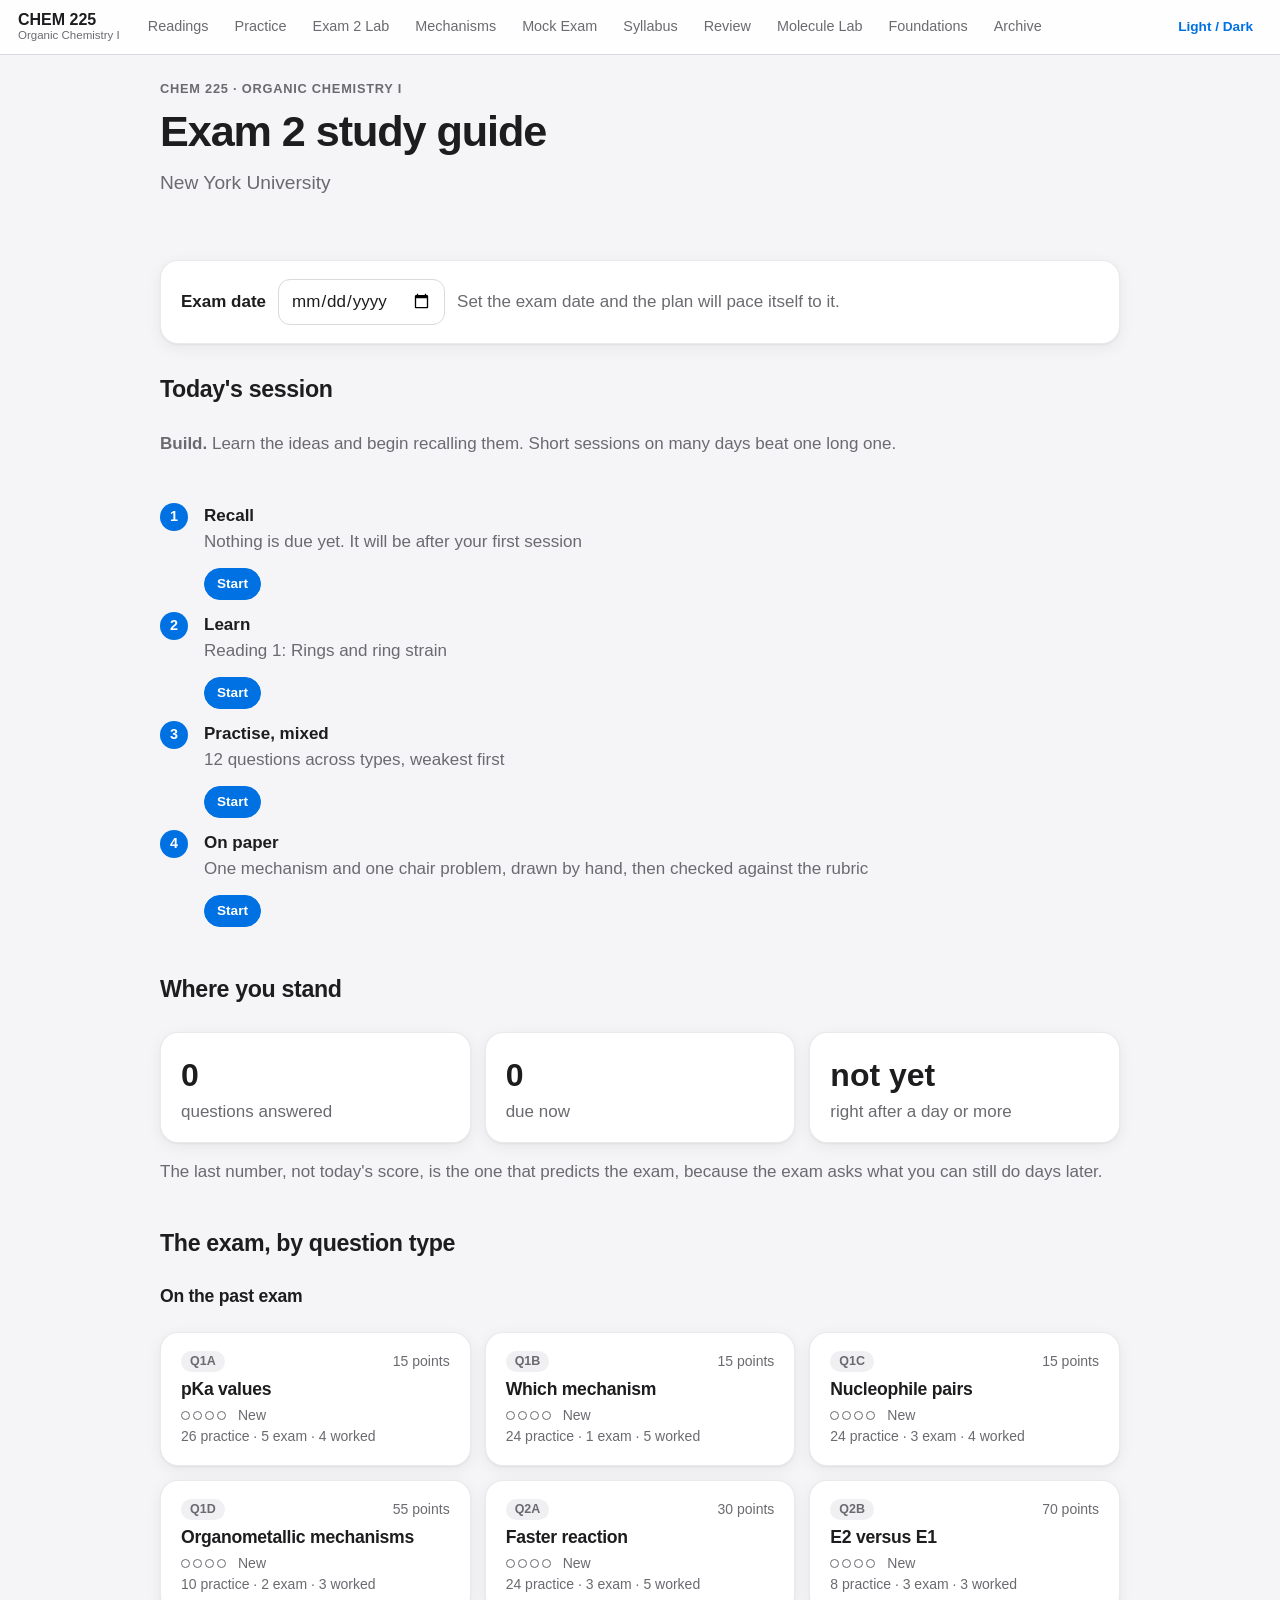
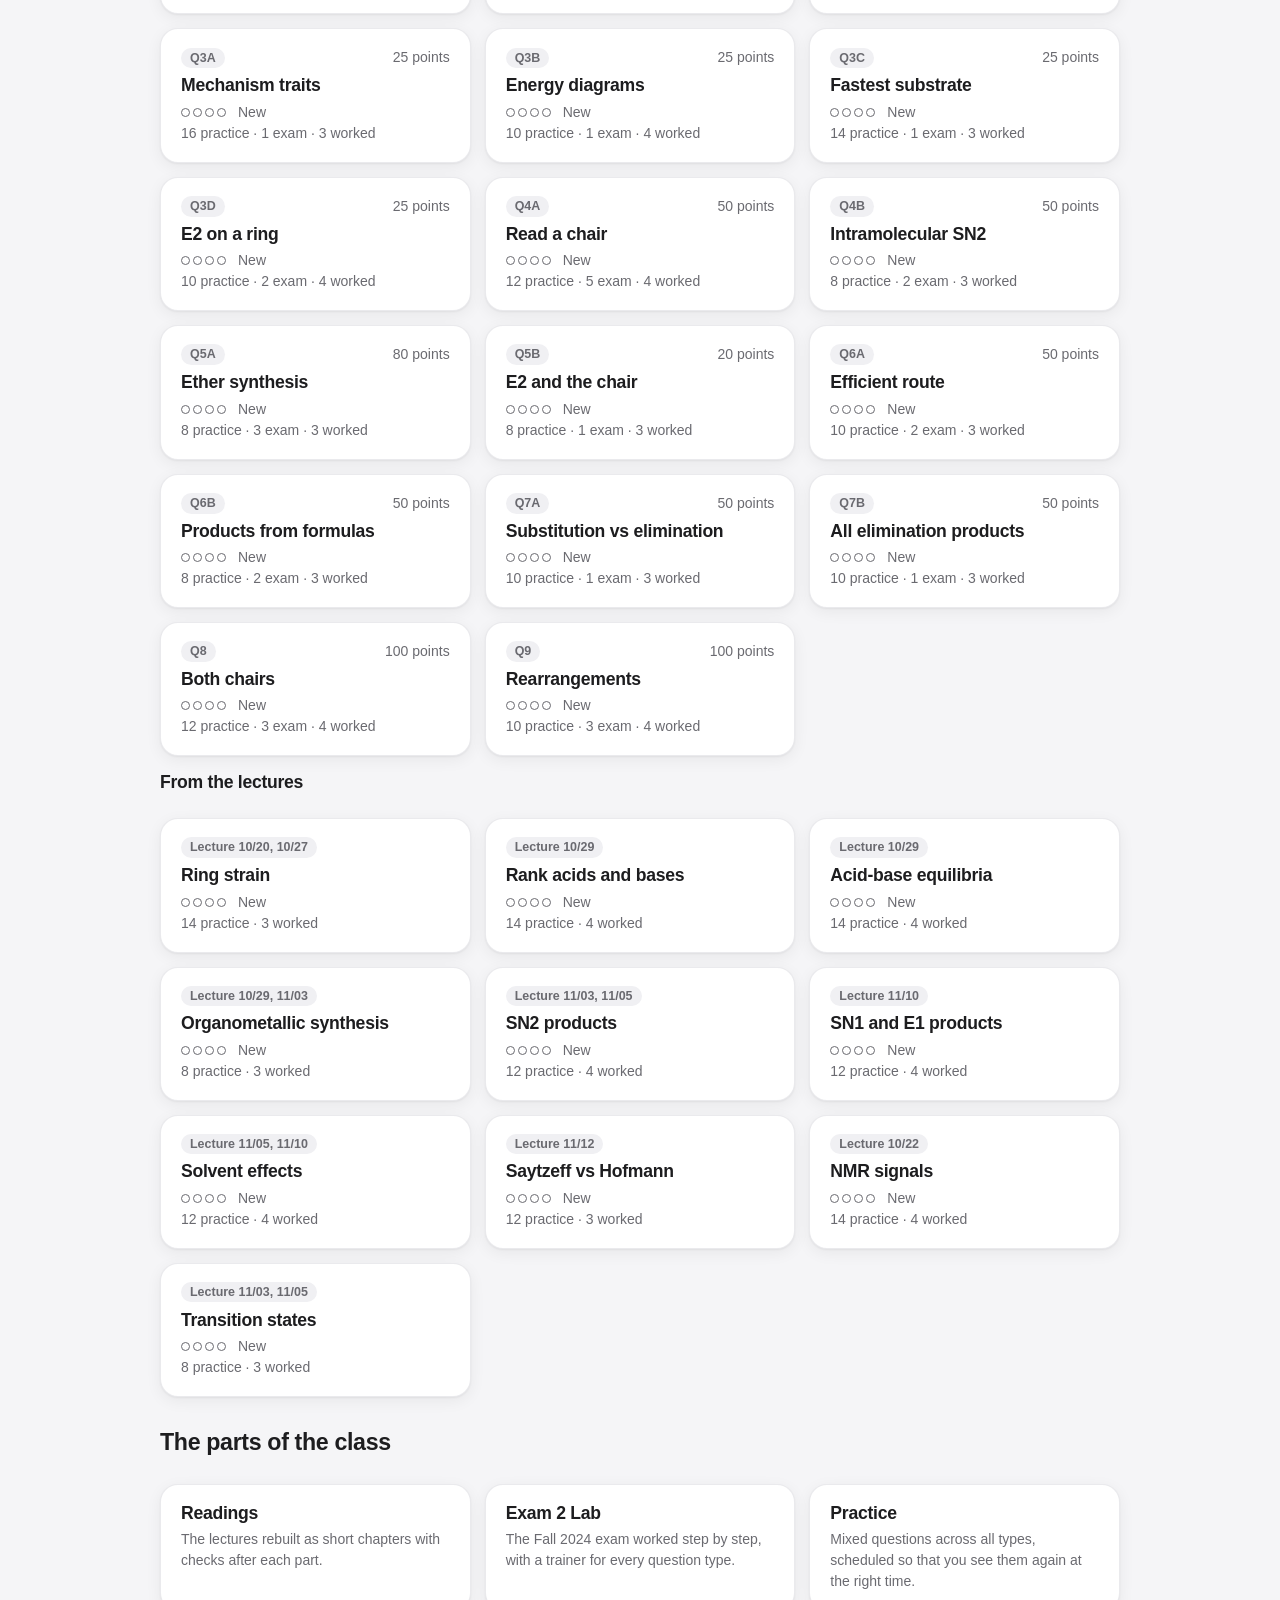
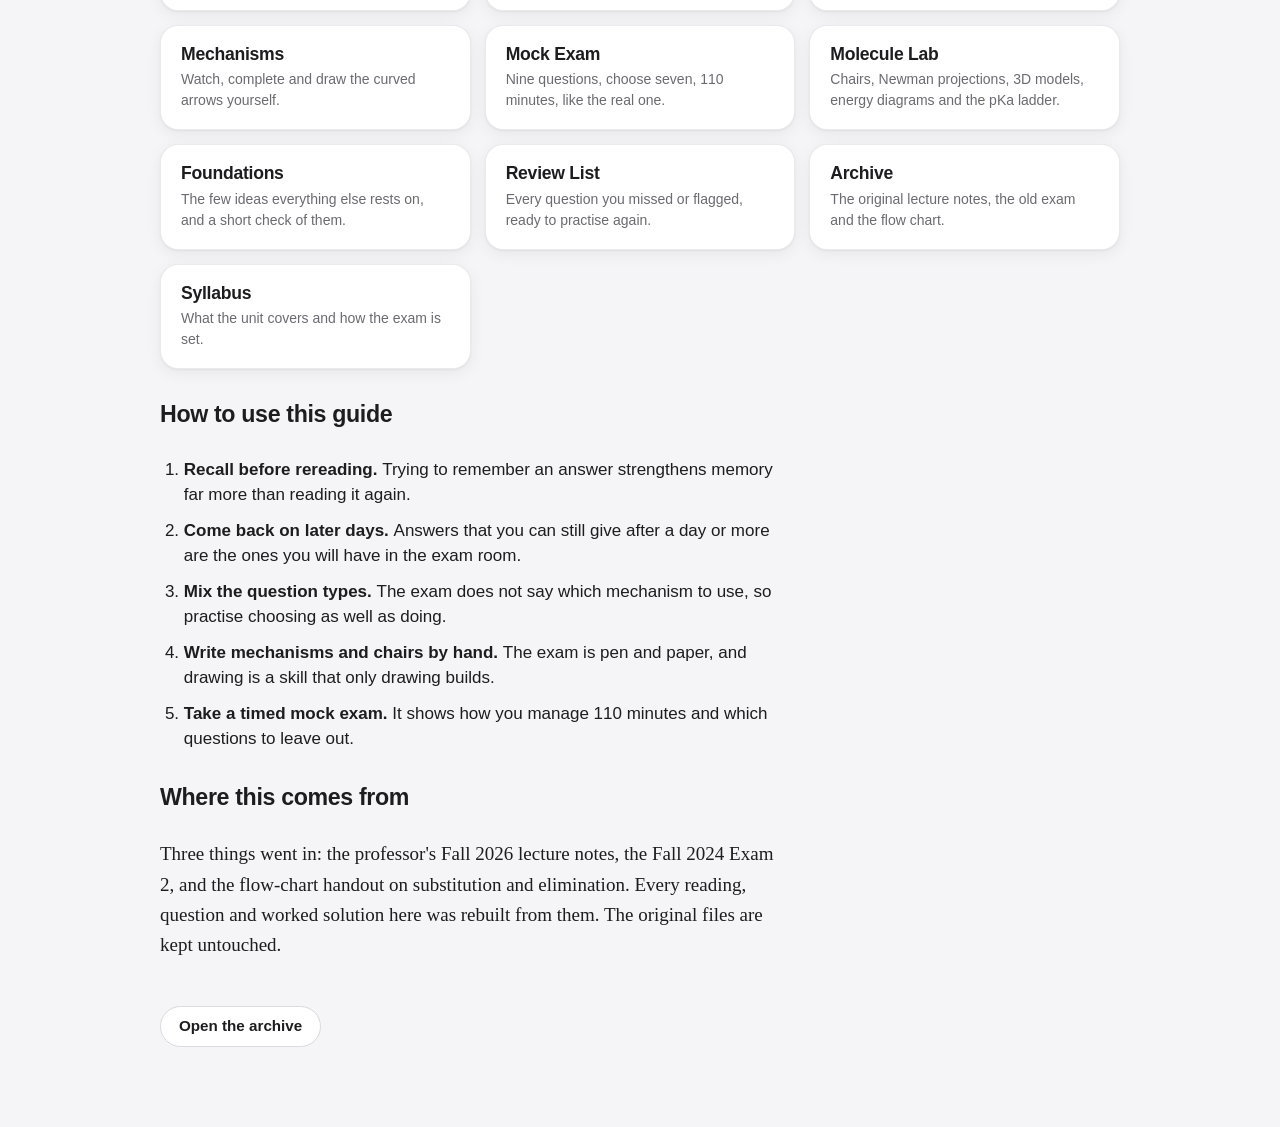
==== commit 7264cb2b: "Front page: a save from the first reader is put in the reader's shape before the Study Plan counts i" ====
--- a/index.html
+++ b/index.html
@@ -8,6 +8,12 @@
 <script src="../shared/platform.js"></script>
 <script>if(!window.Platform)location.replace("alone/index.html"+location.search+location.hash)</script>
 <script src="course.js"></script>
+<script>(() => { if (!window.Platform) return; try {   // CHEM 225: a chapter saved by the first reader ({sectionId: time, done, finished, _day}) is put into the reader's shape here too, as read/chem.js does on the reader page, so the Study Plan (shared/plan.js, which paints at DOMContentLoaded or later) starts the day from the numbers the reader keeps. A chapter already in the reader's shape is left alone. (read/chem.js itself cannot run here: without read/chapters.js it would set every place to 0)
+  const K = "orgo-read-v1", st = JSON.parse(localStorage.getItem(K) || "null"); if (!st || typeof st !== "object" || Array.isArray(st)) return; let ch = false;
+  for (const id in st) { const o = st[id]; if (!o || typeof o !== "object" || Array.isArray(o) || (o.a && typeof o.a === "object" && !Array.isArray(o.a))) continue;
+    const n = { at: Object.keys(o).filter(k => !/^(done|finished|_day|at|a|w|wOld|gem|gemLast|gemUp)$/.test(k) && typeof o[k] === "number" && o[k] > 0).length, a: {} };
+    if (o.done > 0) n.done = Math.floor(o.done); if (o.finished) n.finished = true; st[id] = n; ch = true }
+  if (ch) localStorage.setItem(K, JSON.stringify(st)) } catch (e) { } })()</script>
 <script src="../shared/settings.js"></script>
 <script src="../shared/xp.js"></script>
 <script src="../shared/wardrobe.js"></script>
@@ -246,8 +252,8 @@
 </div></header>
 
 <section class="hero" aria-labelledby="courseTitle"><div class="inner">
-  <p class="eyebrow">CHEM-UA 225 · Fall 2026 · New York University</p>
-  <h1 id="courseTitle">Organic Chemistry I: <span class="grad">Exam 2.</span></h1>
+  <p class="eyebrow">CHEM-UA 225 · Fall 2026 · New&nbsp;York&nbsp;University</p>
+  <h1 id="courseTitle">Organic Chemistry&nbsp;I: <span class="grad">Exam&nbsp;2.</span></h1>
   <p class="lede">Practice by subject. Mark what you still need to review. Spend your time on what you don't know yet.</p>
   <div class="countdown" id="countdown" hidden>
     <div class="clock" id="clock" role="timer" aria-live="off" aria-label="Time until the exam">
@@ -378,7 +384,7 @@
         <li><b>Read a chapter.</b> Each lecture is a short passage, followed by questions on what you just read. Start in <a href="read/index.html">Read &amp; Learn</a>.</li>
         <li><b>Practise mixed.</b> <a href="drill/index.html">Practice</a> mixes every kind of question on the exam. Your weakest types come first, and a question you have answered comes back after a day or more.</li>
         <li><b>Draw the mechanisms.</b> In <a href="mechanisms/index.html">Mechanisms</a> you watch each one, complete it, then draw the curved arrows yourself.</li>
-        <li><b>Sit a mock exam.</b> <a href="mock/index.html">Nine questions, choose seven, 110 minutes.</a> You mark it yourself against the model answers.</li>
+        <li><b>Sit a mock exam.</b> Nine questions, choose seven, 110 minutes, as in the real exam. In <a href="mock/index.html">Mock Exam</a> you mark it yourself against the model answers.</li>
         <li><b>Review what you missed.</b> Tap <b>Flag</b> on any question you want to see again. Flagged and missed questions collect in your <a href="review/index.html">Review List</a>.</li>
         <li>Your progress and answers are saved in this browser, and with your account when you are signed in. The site counts anonymous visits with Vercel Web Analytics (no cookies, nothing about you or your answers).</li>
       </ul>
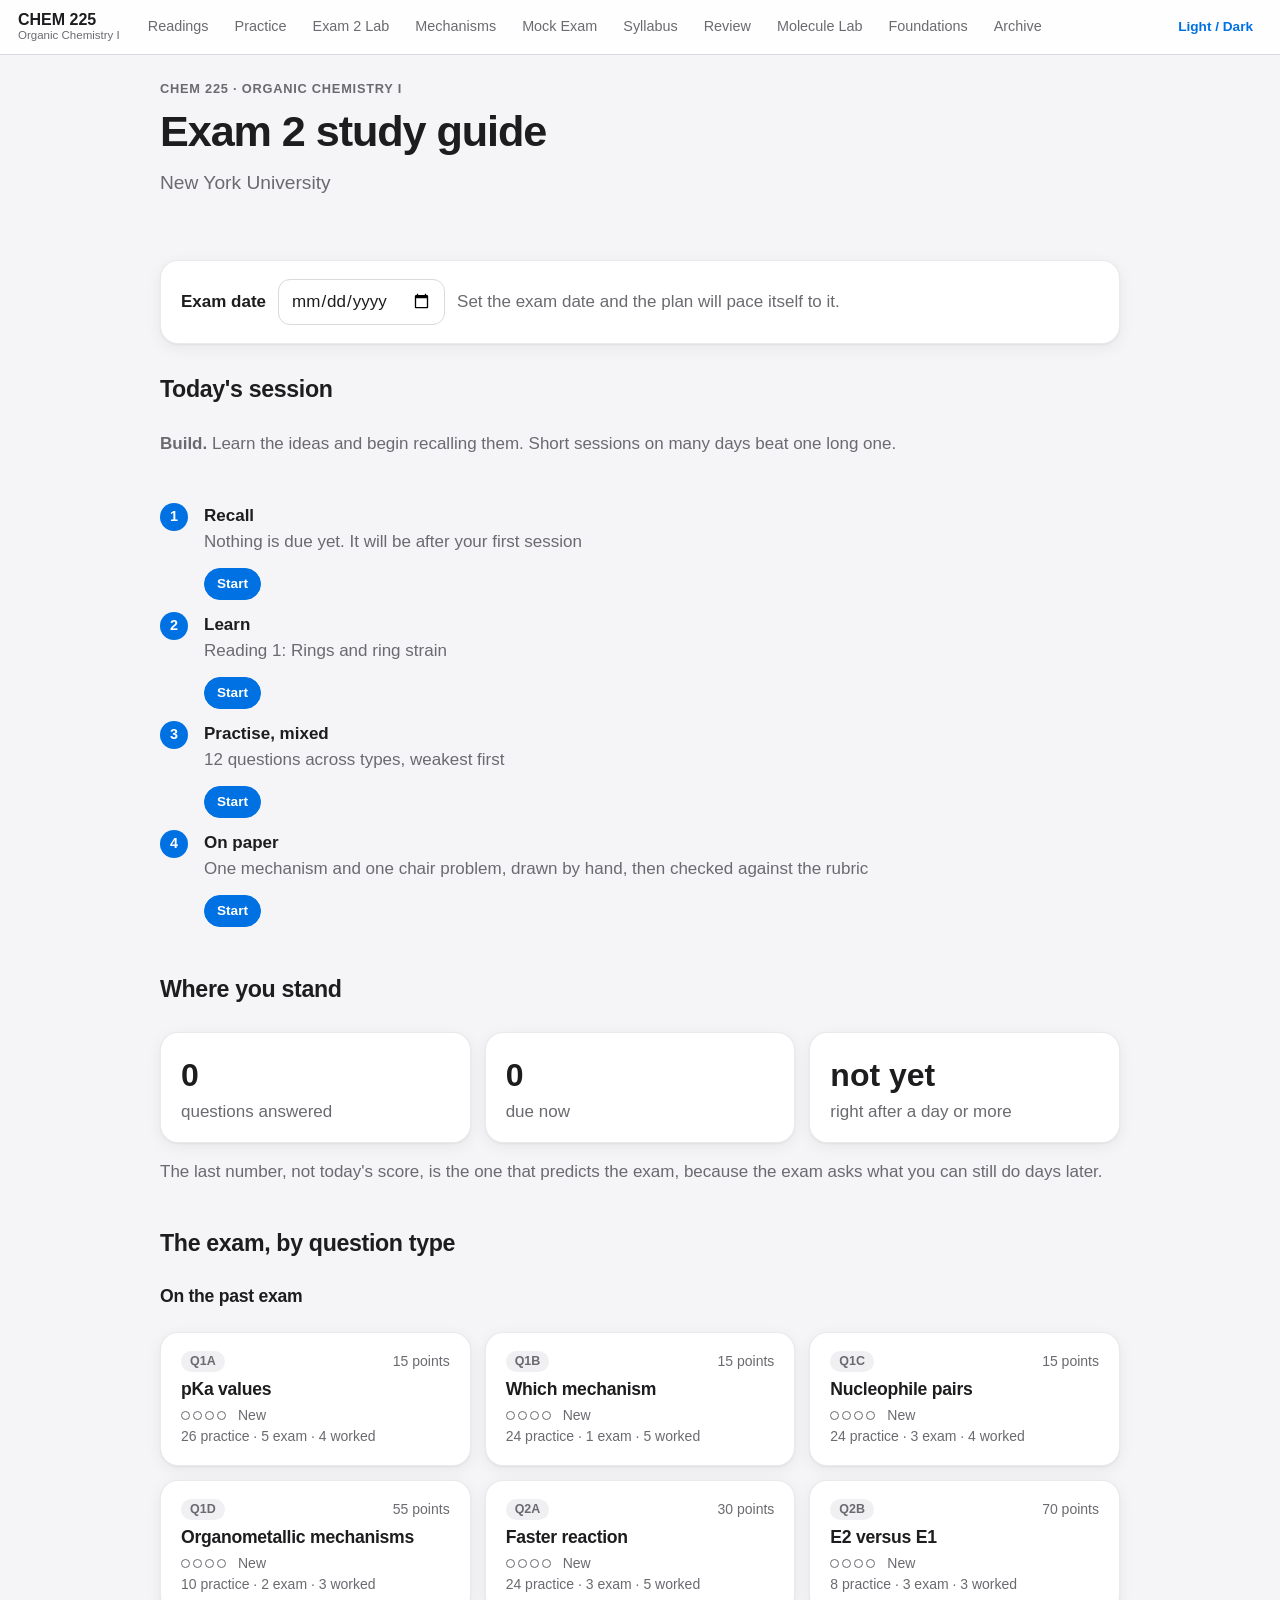
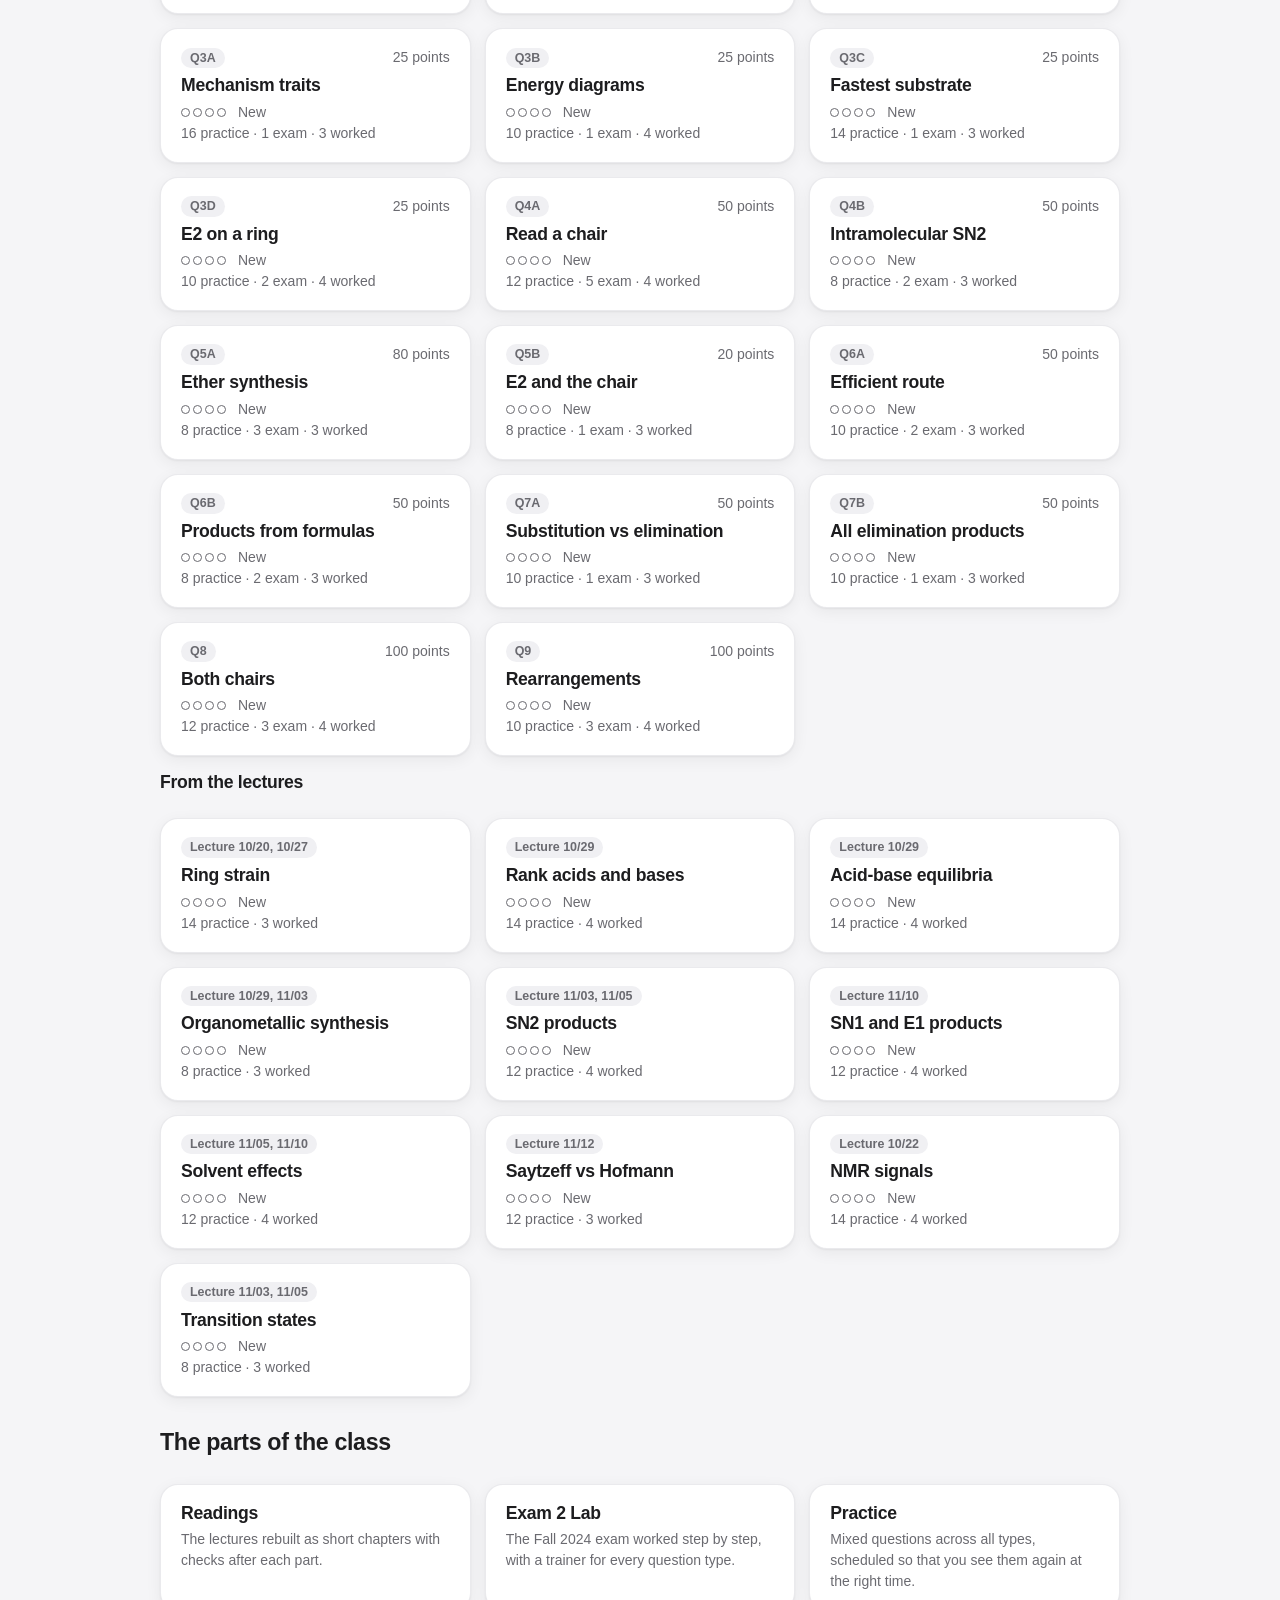
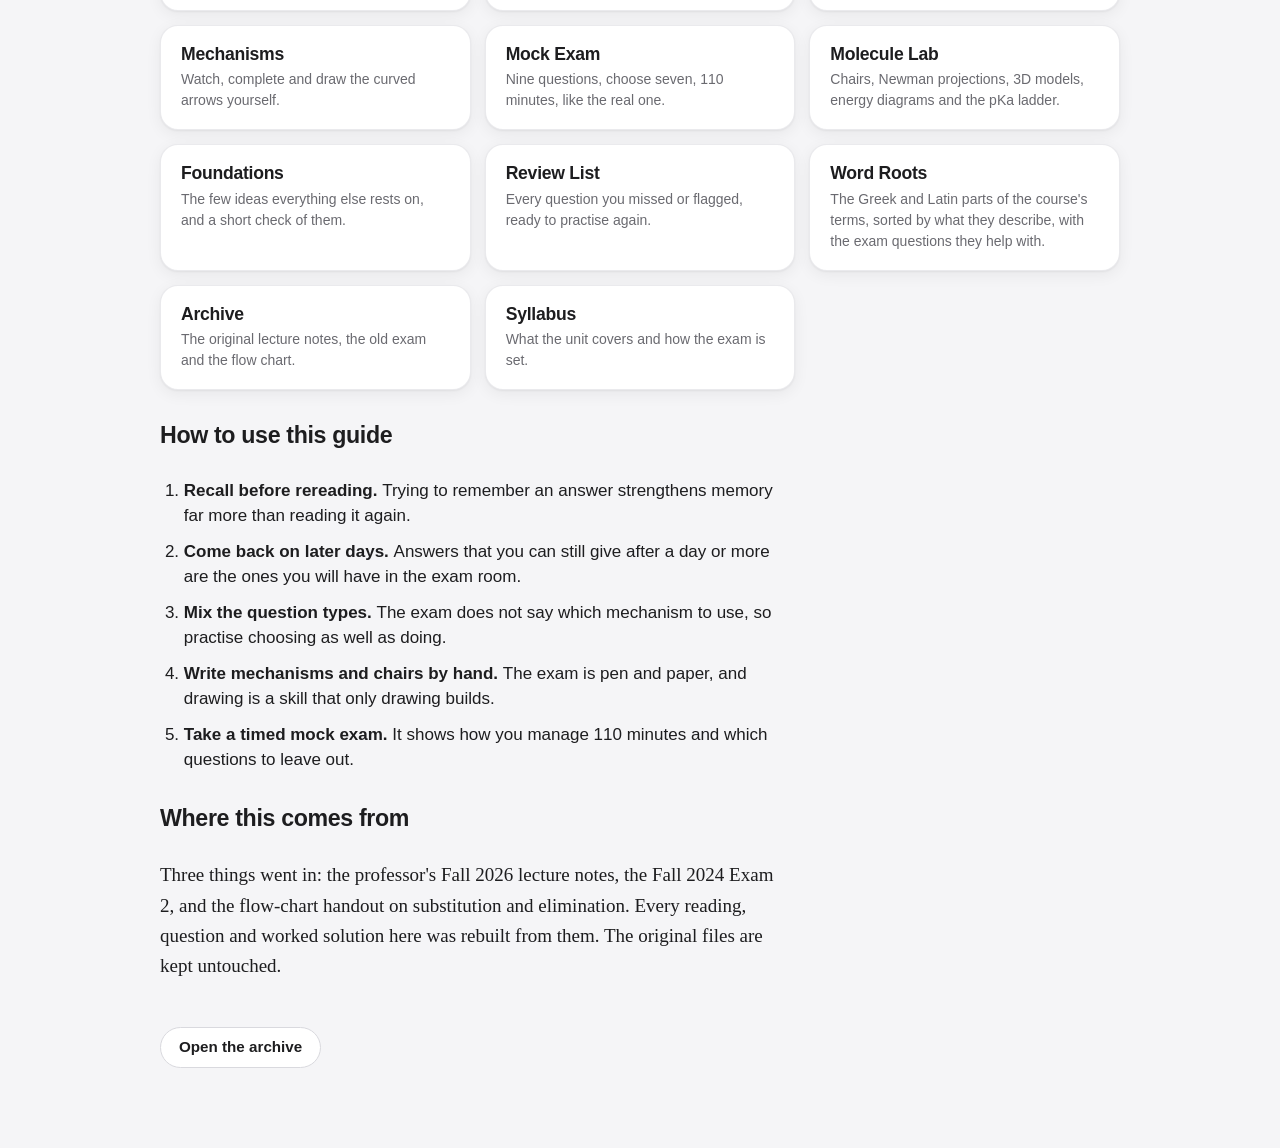
==== commit 1d86c7a6: "Fixes from the student walk-through: wide mechanism drawings, spoken energy diagrams, small text fau" ====
--- a/index.html
+++ b/index.html
@@ -323,7 +323,7 @@
       <article class="card" id="readCard">
         <div class="chead"><span class="ico i-teal"></span>
           <div><h3><a href="read/index.html">Read &amp; Learn</a></h3>
-          <p>Start here. The eleven lectures as short passages, each followed by questions on what you just read.</p></div></div>
+          <p>Start here. The lectures as eleven chapters of short passages, each followed by questions on what you just read.</p></div></div>
         <div class="prow"><div class="stack" id="readStack"></div><span class="ptext" id="readTxt">Not started</span><a class="plink" href="read/index.html" id="readGo">Start reading</a></div>
       </article>
       <article class="card" data-key="orgo-drill-v1" data-total="453">
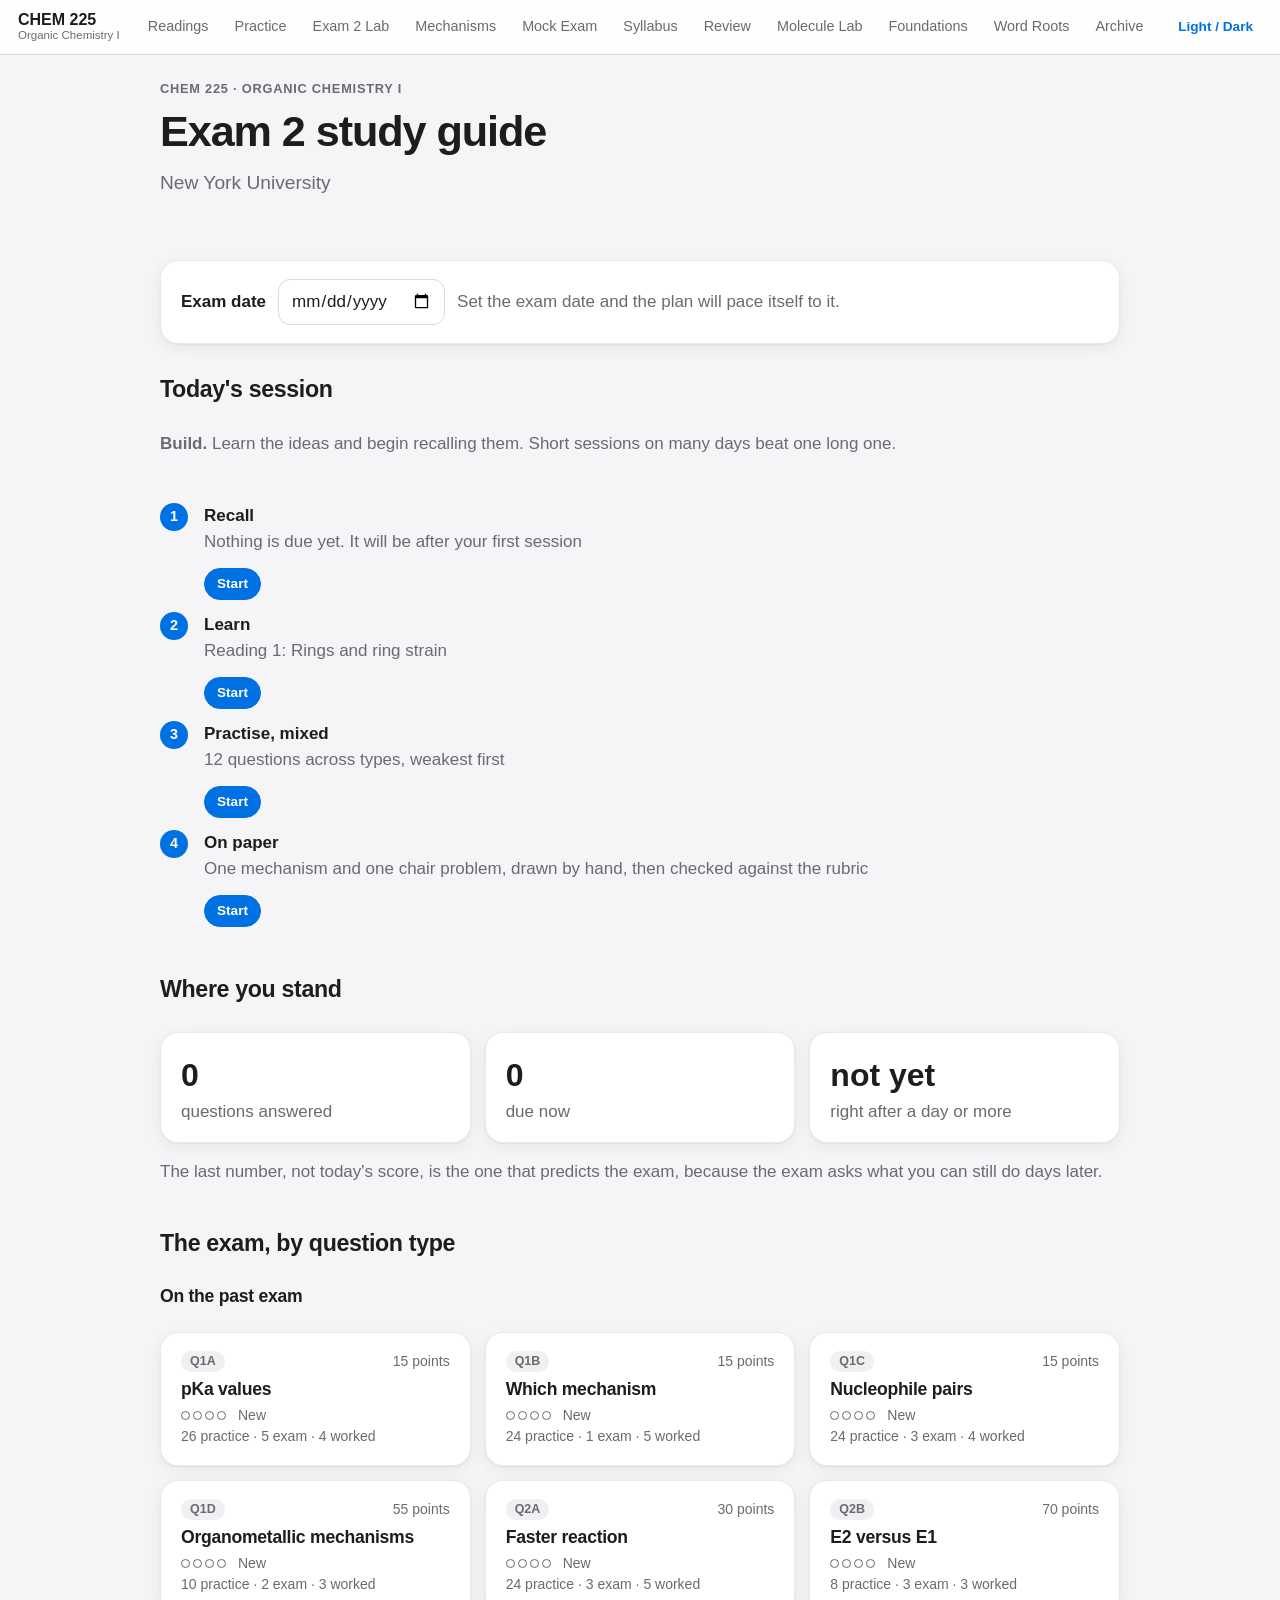
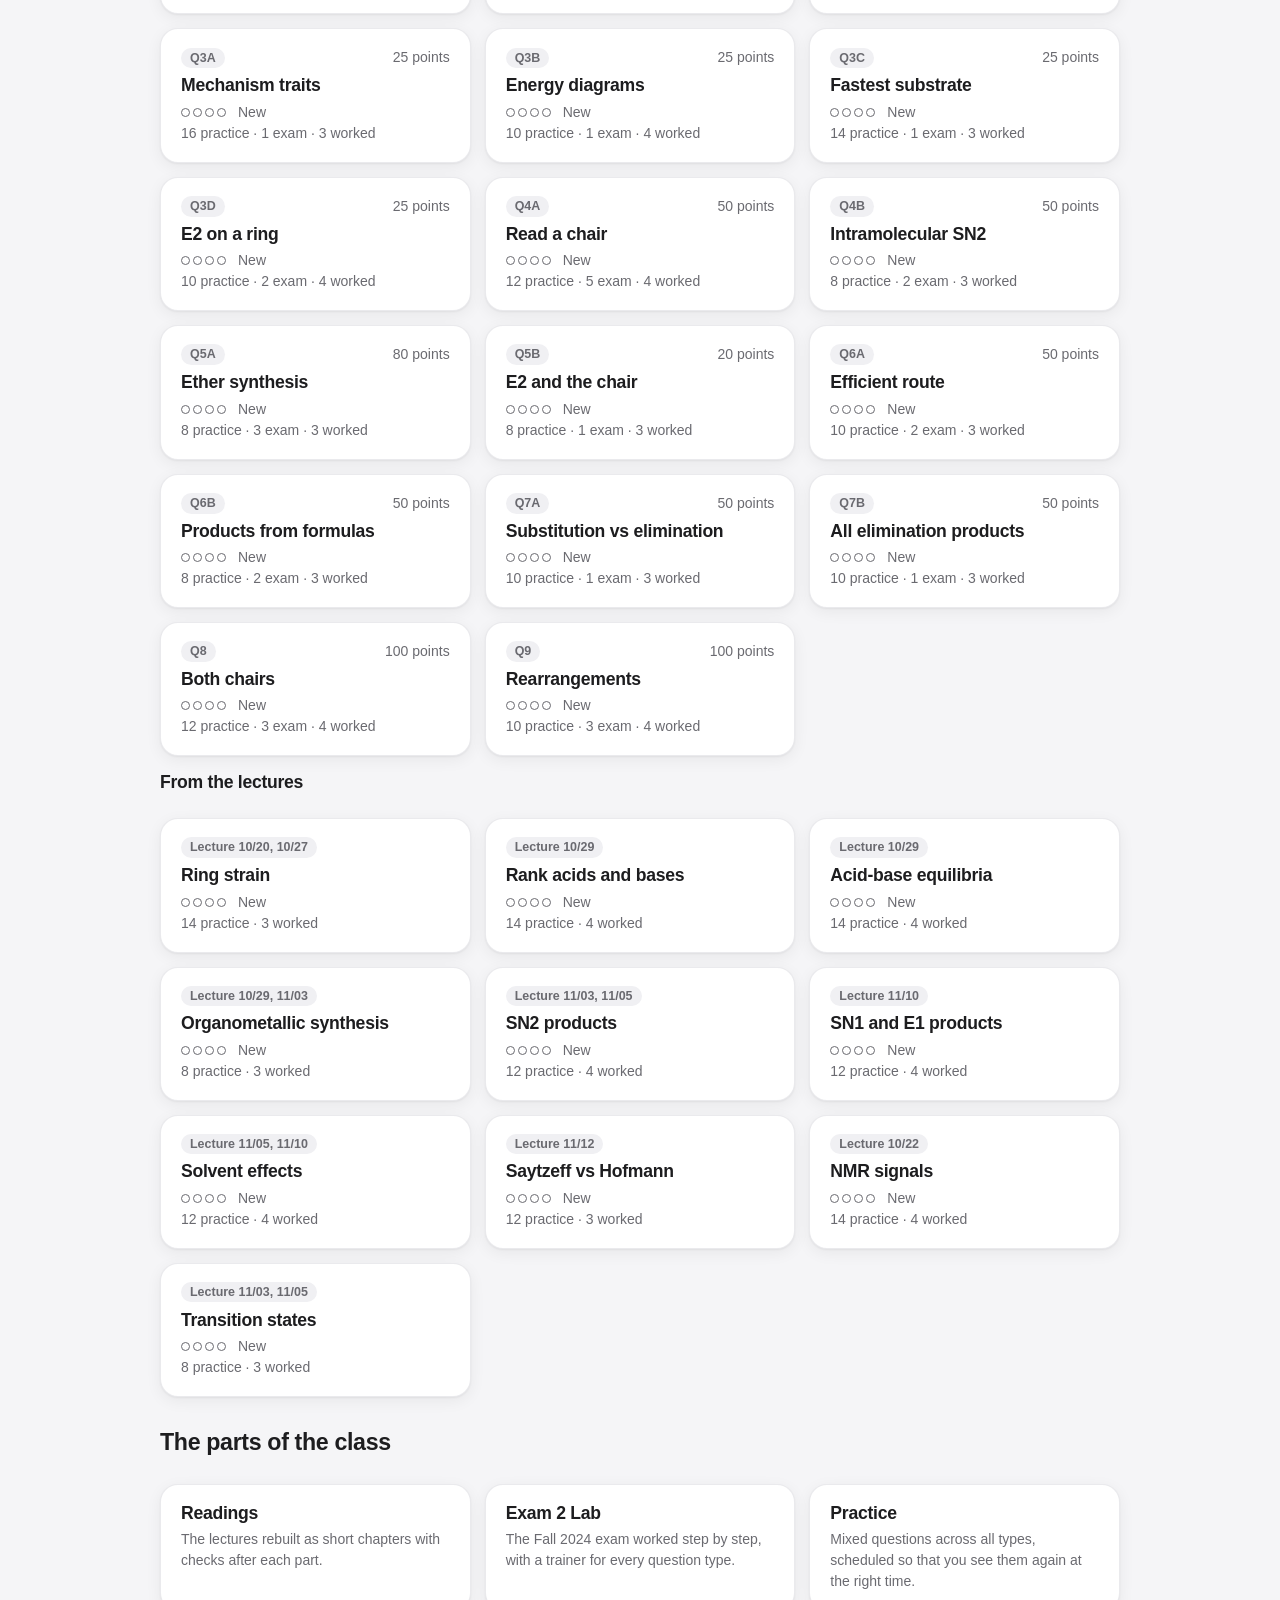
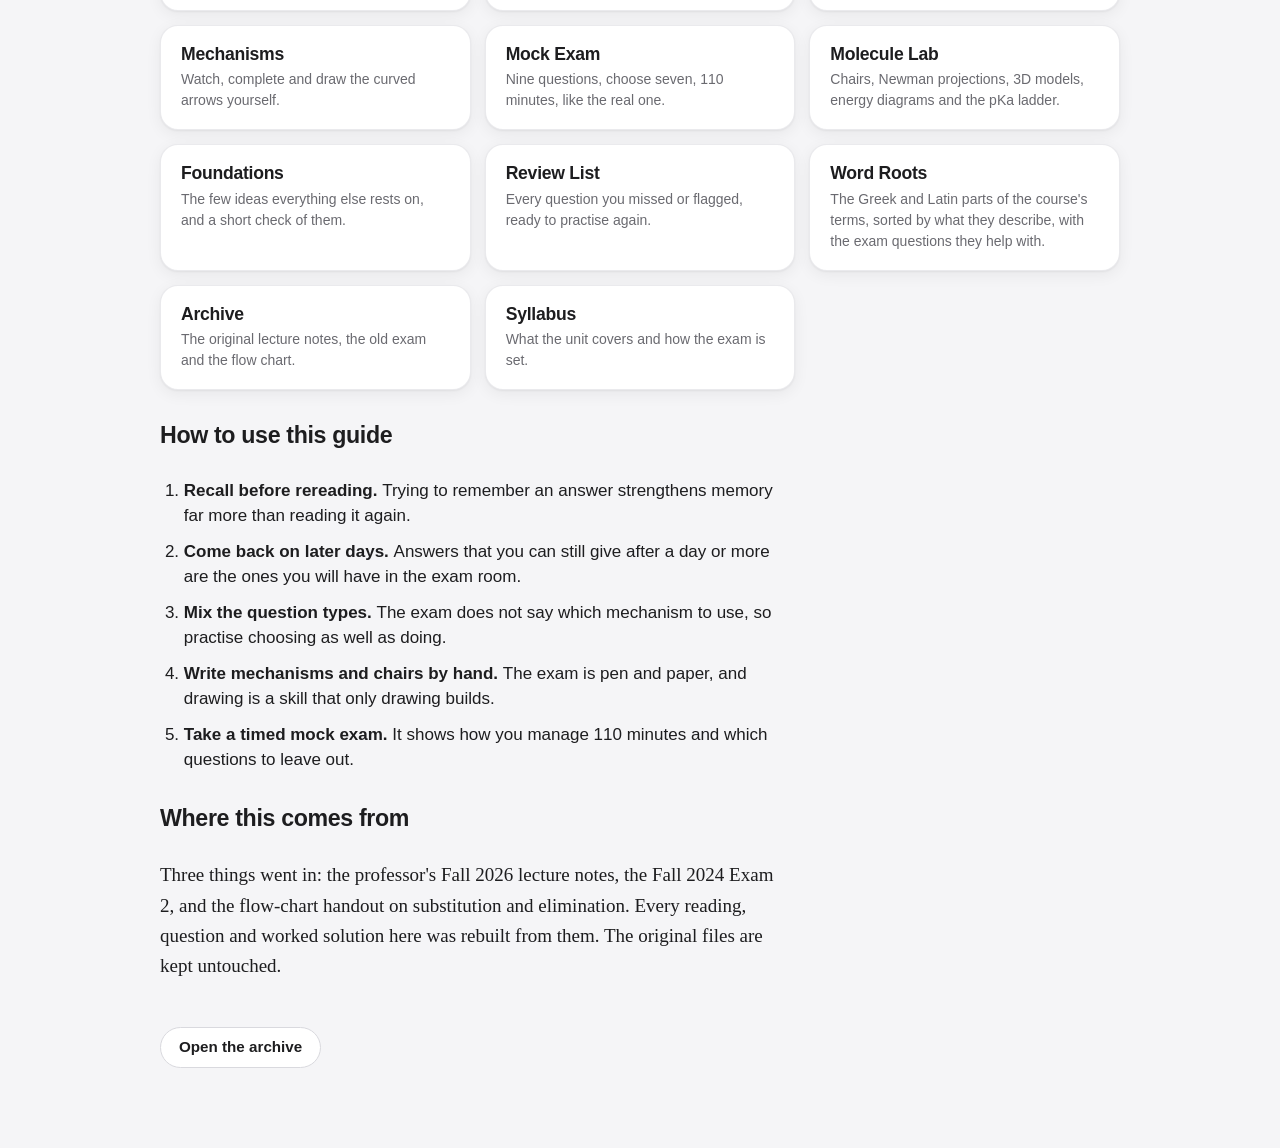
==== commit 4ac7350f: "Merge Word Roots: 94 roots in 12 sections by concept, each with the Exam 2 question kinds it helps T" ====
--- a/index.html
+++ b/index.html
@@ -22,7 +22,7 @@
 <style>
 /* Layout (same organization as ECON 101): frosted nav → hero (course, countdown, Continue)
    → module bar (which modules go with the exam) → exam panel with module cards in a fixed order:
-   Read · Practice · Exam 2 Lab · Mechanisms · Mock Exam · Review List · Molecule Lab · Foundations · Archive
+   Read · Practice · Exam 2 Lab · Mechanisms · Mock Exam · Review List · Molecule Lab · Foundations · Word Roots · Archive
    → How it works + legend → where the questions come from → footer.
    Visual language: Apple (system font, #f5f5f7, Apple blue, borderless cards, pills, frosted bars). */
 :root{
@@ -246,7 +246,7 @@
 <header class="gnav"><div class="inner">
   <a class="eureka" href="../index.html#classes" title="Back to your classes on Eureka"><svg viewBox="0 0 24 24" aria-hidden="true"><rect x="3" y="3" width="7" height="7" rx="2"/><rect x="14" y="3" width="7" height="7" rx="2"/><rect x="3" y="14" width="7" height="7" rx="2"/><rect x="14" y="14" width="7" height="7" rx="2"/></svg>Eureka</a><a class="brand" href="index.html">CHEM 225</a>
   <nav aria-label="Modules">
-    <a href="read/index.html">Read</a><a href="drill/index.html">Practice</a><a href="exam/index.html">Exam 2 Lab</a><a href="mechanisms/index.html">Mechanisms</a><a href="mock/index.html">Mock Exam</a><a href="syllabus/index.html">Syllabus</a><a href="review/index.html">Review List</a><a href="lab/index.html">Molecule Lab</a><a href="foundations/index.html">Foundations</a><a href="archive/index.html">Archive</a><a href="#companions" class="comp-link" title="Study companions: a little company for your inner child">Companions<span class="new-tag comp-new">New</span></a>
+    <a href="read/index.html">Read</a><a href="drill/index.html">Practice</a><a href="exam/index.html">Exam 2 Lab</a><a href="mechanisms/index.html">Mechanisms</a><a href="mock/index.html">Mock Exam</a><a href="syllabus/index.html">Syllabus</a><a href="review/index.html">Review List</a><a href="lab/index.html">Molecule Lab</a><a href="foundations/index.html">Foundations</a><a href="roots/index.html">Word Roots</a><a href="archive/index.html">Archive</a><a href="#companions" class="comp-link" title="Study companions: a little company for your inner child">Companions<span class="new-tag comp-new">New</span></a>
   </nav>
   <button type="button" class="setbtn" id="settingsBtn" aria-haspopup="dialog"><svg viewBox="0 0 24 24" aria-hidden="true"><circle cx="12" cy="12" r="3"/><path d="M19.4 15a1.7 1.7 0 0 0 .3 1.8l.1.1a2 2 0 1 1-2.8 2.8l-.1-.1a1.7 1.7 0 0 0-1.8-.3 1.7 1.7 0 0 0-1 1.5V21a2 2 0 1 1-4 0v-.1a1.7 1.7 0 0 0-1.1-1.5 1.7 1.7 0 0 0-1.8.3l-.1.1a2 2 0 1 1-2.8-2.8l.1-.1a1.7 1.7 0 0 0 .3-1.8 1.7 1.7 0 0 0-1.5-1H3a2 2 0 1 1 0-4h.1a1.7 1.7 0 0 0 1.5-1.1 1.7 1.7 0 0 0-.3-1.8l-.1-.1a2 2 0 1 1 2.8-2.8l.1.1a1.7 1.7 0 0 0 1.8.3H9a1.7 1.7 0 0 0 1-1.5V3a2 2 0 1 1 4 0v.1a1.7 1.7 0 0 0 1 1.5 1.7 1.7 0 0 0 1.8-.3l.1-.1a2 2 0 1 1 2.8 2.8l-.1.1a1.7 1.7 0 0 0-.3 1.8V9a1.7 1.7 0 0 0 1.5 1H21a2 2 0 1 1 0 4h-.1a1.7 1.7 0 0 0-1.5 1z"/></svg><span>Settings</span></button>
 </div></header>
@@ -281,6 +281,7 @@
   <li><a href="review/index.html"><span class="ico i-yellow"><svg viewBox="0 0 24 24"><path d="M6 21V4M6 4h11l-2.5 4L17 12H6"/></svg></span>Review List</a></li>
   <li><a href="lab/index.html"><span class="ico i-purple"><svg viewBox="0 0 24 24"><path d="M9 3h6M10 3v6l-5 9a2 2 0 0 0 2 3h10a2 2 0 0 0 2-3l-5-9V3"/></svg></span>Molecule Lab</a></li>
   <li><a href="foundations/index.html"><span class="ico i-teal"><svg viewBox="0 0 24 24"><path d="M4 20h16M6 20v-6h12v6M9 14V8h6v6"/></svg></span>Foundations</a></li>
+  <li><a href="roots/index.html"><span class="ico t i-purple">Aa</span>Word Roots</a></li>
   <li><a href="archive/index.html"><span class="ico i-blue"><svg viewBox="0 0 24 24"><rect x="3.5" y="4.5" width="17" height="5" rx="1.5"/><path d="M5.5 9.5v8a2 2 0 0 0 2 2h9a2 2 0 0 0 2-2v-8M10 13.5h4"/></svg></span>Archive</a></li>
   <li><a href="#companions" class="comp-link" data-tip="Study companions: a little company for your inner child."><span class="ico t">✦</span>Companions<span class="new-tag comp-new" style="margin:0">New</span></a></li>
 </ul></nav>
@@ -318,7 +319,7 @@
     <div class="ctext"><div><h3>The Cat Café</h3><p id="cafeTxt">Your cats and today's guests are hanging out. Step inside to meet them, pick a breed and coat, and bring one home to study.</p></div><span class="plink">Step inside ›</span></div>
   </button>
   <details class="exampanel" data-ep="course" open>
-    <summary class="ephead"><span class="eptext"><h2 id="ep">Exam 2</h2><p>Rings and conformations, NMR, acids and bases, organometallics, SN2, SN1, E1 and E2: the lectures of October 20 to November 12. <span id="examWhen">Set your exam date in Settings for a countdown.</span></p><span class="eptools">Read &amp; Learn · Practice · Exam 2 Lab · Mechanisms · Mock Exam · Review List · Molecule Lab · Foundations · Archive</span></span><span class="epgo" aria-hidden="true"></span></summary>
+    <summary class="ephead"><span class="eptext"><h2 id="ep">Exam 2</h2><p>Rings and conformations, NMR, acids and bases, organometallics, SN2, SN1, E1 and E2: the lectures of October 20 to November 12. <span id="examWhen">Set your exam date in Settings for a countdown.</span></p><span class="eptools">Read &amp; Learn · Practice · Exam 2 Lab · Mechanisms · Mock Exam · Review List · Molecule Lab · Foundations · Word Roots · Archive</span></span><span class="epgo" aria-hidden="true"></span></summary>
     <div class="cards">
       <article class="card" id="readCard">
         <div class="chead"><span class="ico i-teal"></span>
@@ -367,6 +368,12 @@
           <div><h3><a href="foundations/index.html">Foundations</a></h3>
           <p>A 26-question check of the ideas this unit is built on, and a refresher for each one you miss.</p></div></div>
         <div class="prow"><span class="ptext" id="diagTxt">Not taken yet</span><a class="plink ghost" href="foundations/index.html">Open</a></div>
+      </article>
+      <article class="card">
+        <div class="chead"><span class="ico t i-purple">Aa</span>
+          <div><h3><a href="roots/index.html">Word Roots</a></h3>
+          <p>94 Greek and Latin roots, sorted by what they describe, each section with the exam questions it helps with. <i>Nucleo-</i> (nucleus) + <i>-phile</i> (loving) = nucleus-loving.</p></div></div>
+        <div class="prow"><span class="ptext" id="rootsTxt">Not started</span><a class="plink ghost" href="roots/index.html">Open</a></div>
       </article>
       <article class="card">
         <div class="chead"><span class="ico i-blue ico-arch"></span>
@@ -454,6 +461,7 @@
     if (Array.isArray(h) && h.length) { const l = h[h.length - 1]; $("mockLast").textContent = `Last exam: ${l.pct}% (${l.right}/${l.total}) · ${h.length} taken` }
   } catch (e) { }
   try { const d = read("orgo-diag-v1"); if (d && d.at) $("diagTxt").textContent = "Checked " + new Date(d.at).toLocaleDateString("en-US", { month: "short", day: "numeric" }) } catch (e) { }
+  try { const rs = read("orgo-roots-v1") || {}, n = Object.keys((rs.exam2 || {}).m || {}).length; if (n) $("rootsTxt").textContent = `${n} of 94 mastered` } catch (e) { }   // the Word Roots page's marks (roots/index.html)
   // Review List: what that page lists. A question counts once if its last answer was wrong (score under 0.8) or it is flagged.
   try {
     const seen = new Set();
